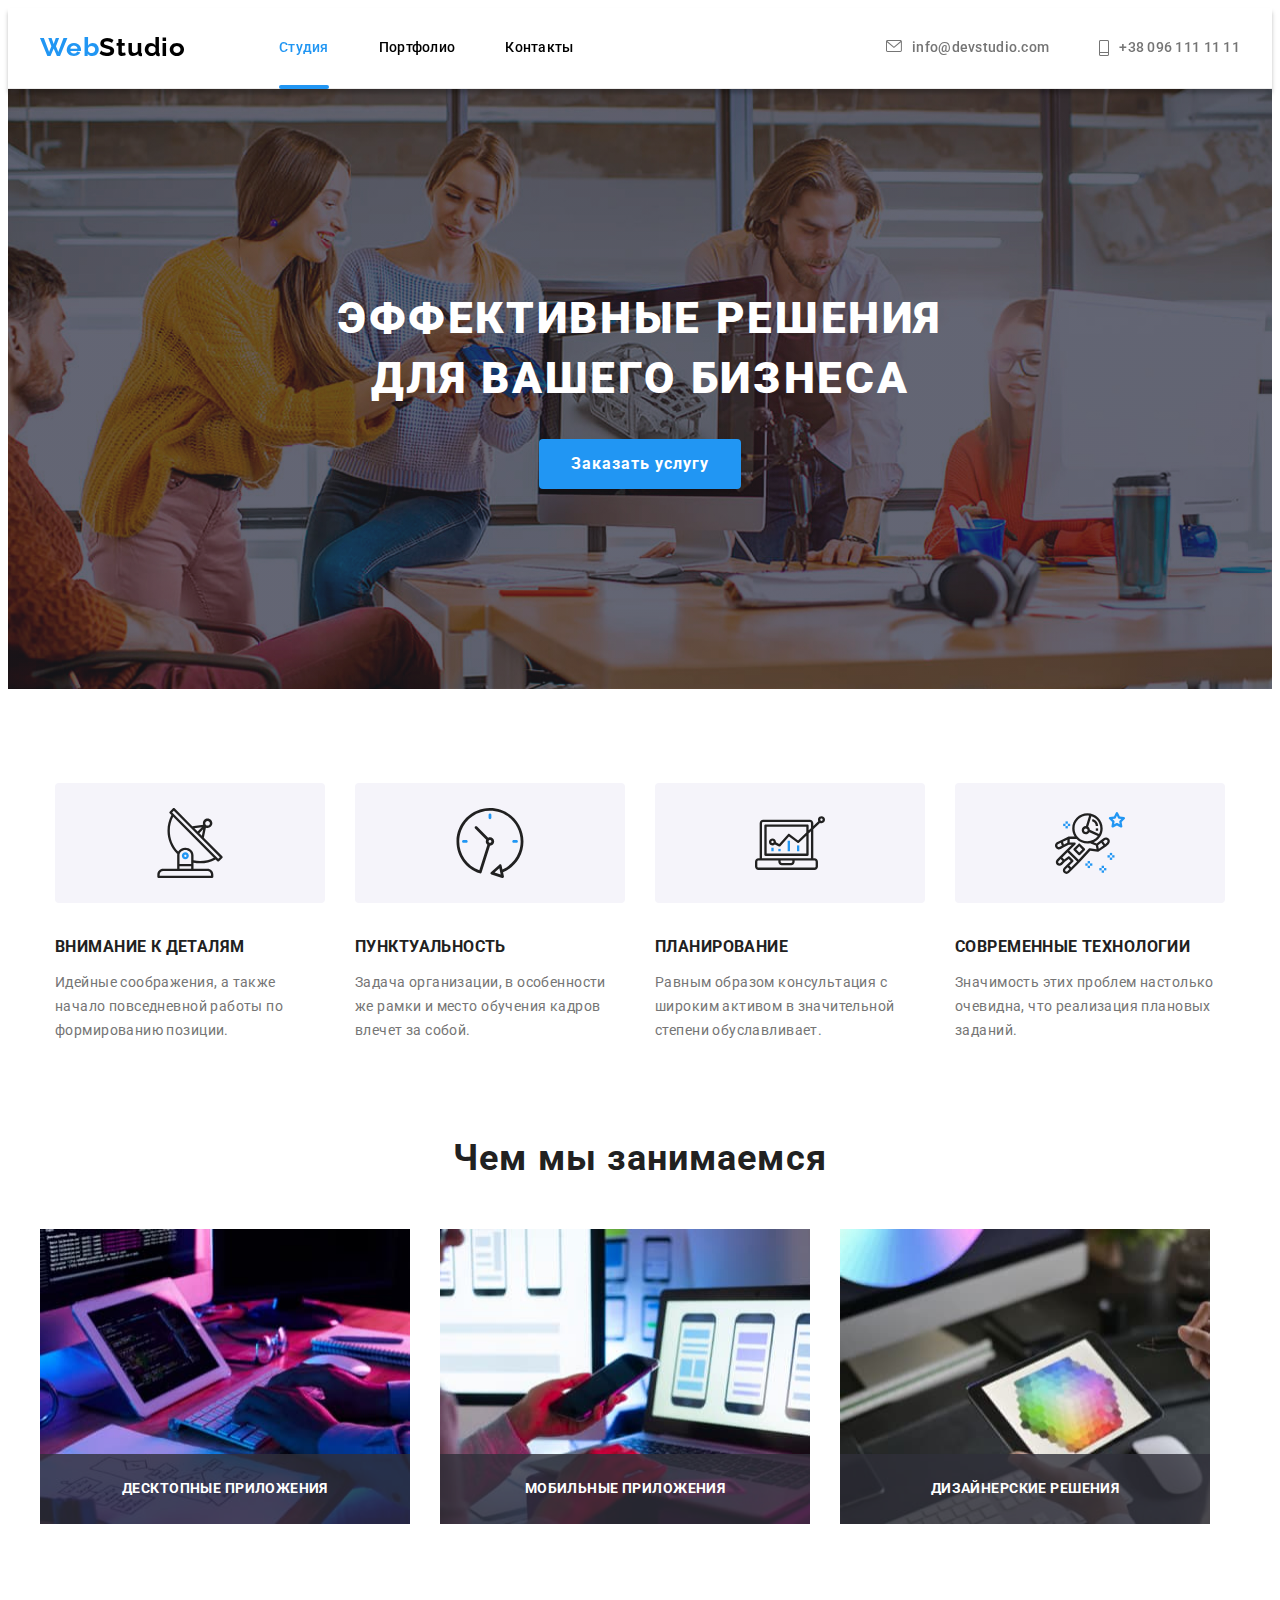
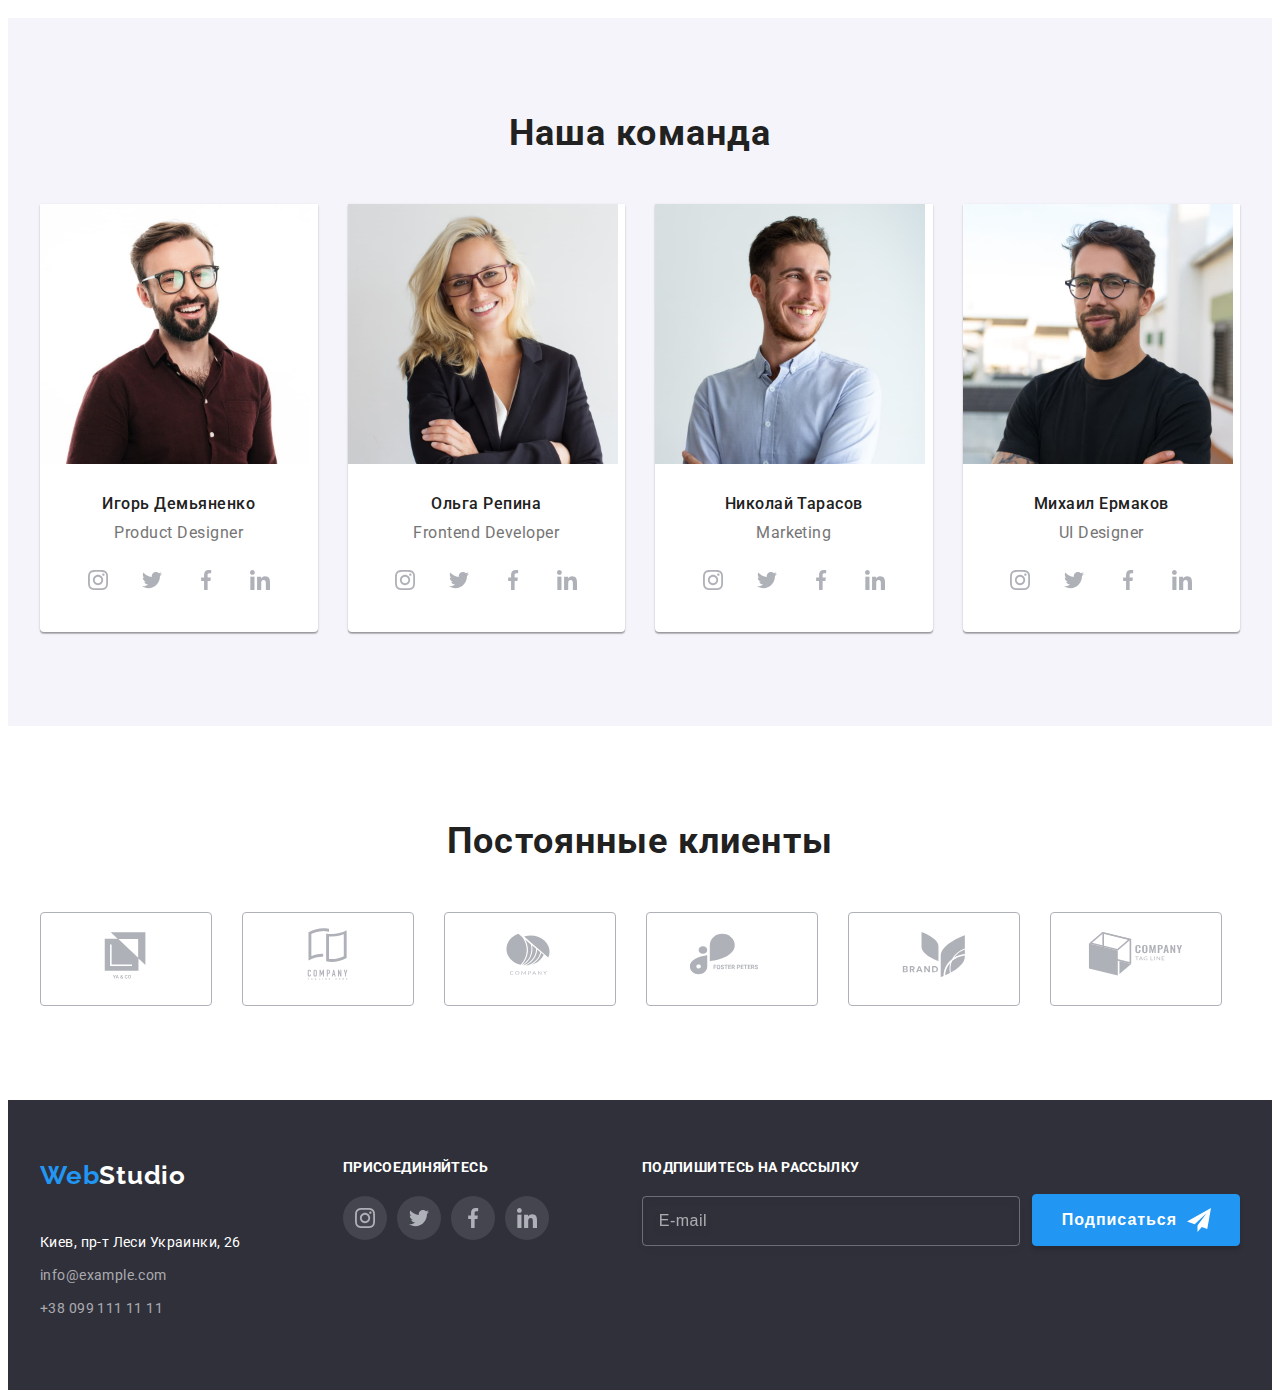
==== index.html @ bfeac46a "начало д/з#8" ====
<!DOCTYPE html>
<html lang="ru">
<head>
    <meta charset="UTF-8">
    <meta http-equiv="X-UA-Compatible" content="IE=edge">
    <meta name="viewport" content="width=device-width, initial-scale=1.0">
    <link rel="preconnect" href="https://fonts.gstatic.com">
    <link
        href="https://fonts.googleapis.com/css2?family=Raleway:wght@700&family=Roboto:wght@400;500;700;900&display=swap"
        rel="stylesheet">
    <link rel="stylesheet" href="https://cdnjs.cloudflare.com/ajax/libs/animate.css/4.1.1/animate.min.css" />
    <link rel="stylesheet" href="https://cdnjs.cloudflare.com/ajax/libs/modern-normalize/1.0.0/modern-normalize.min.css"
        integrity="sha512-ISS7cAi1PEhQ8jnbJpJZMd29NlhNj4AWYyLOSp2CE/CsHxTCu+r+t0D2yoJudVrd0/8fTVPUVDzY5Tvli75u/g=="
        crossorigin="anonymous" referrerpolicy="no-referrer" />
    <link rel="stylesheet" href="./css/main.min.css">
    <title>WEBStudio</title>
</head>
<body id="page_top">
    <!--header-->
    <header class="header header-shadow">
        <div class="contanier flex">
            <nav class="header__nav align-item flex">
                <a class="logo logo--header link animate__swing animate__animated" href="./index.html" lang="en"><span class="logo__web link">Web</span>Studio</a>
                <ul class="header__nav__list flex list">
                    <li class="header__nav__item">
                        <a class="header__list__item link current" href="./index.html">Студия</a>
                    </li>
                    <li class="header__nav__item">
                        <a class="header__list__item link" href="./portfolio.html">Портфолио</a>
                    </li>
                    <li class="header__nav__item">
                        <a class="header__list__item link" href="#page_bottom">Контакты</a>
                    </li>
                </ul>
            </nav>
            <ul class="header__contact align-item flex list">
                <li class="header__contact__list">
                    <a class="header__contact__item flex link" href="mailto:info@devstudio.com">
                        <svg width="16" height="12" class="header__icon__mail">
                            <use href="./images/sprite.svg#icon-mail">
                            </use>
                        </svg>
                        info@devstudio.com</a>
                </li>
                <li class="header__contact__list">
                    <a class="header__contact__item flex link" href="tel:+380961111111">
                        <svg width="10" height="16" class="header__icon__phone">
                            <use href="./images/sprite.svg#icon-tel">
                            </use>
                        </svg>
                        +38 096 111 11 11</a>
                </li>
            </ul>
        </div>
    </header>
    <main>
        <!--section hero-->
        <section class="hero">
            <div class="contanier">
                <h1 class="hero__title">Эффективные решения для вашего бизнеса</h1>
                <button class="hero__modal-btn" type="button" data-modal-open>Заказать услугу</button>
            </div>
        </section>
        <!--skills company-->
        <section class="skills-company flex">
            <div class="contanier">
                <h2 class="hiden-title">Особенности компании</h2>
                <ul class="skills flex list">
                    <li class="skills__item">
                        <div class="skills__background">
                            <svg width='70' height='70'>
                                <use href="./images/sprite.svg#icon-antenna">
                                </use>
                            </svg>
                        </div>
                        <h3 class="skills__item__title">Внимание к деталям</h3>
                        <p class="skills__item__text">Идейные соображения, а также начало повседневной работы по
                            формированию позиции.</p>
                    </li>
                    <li class="skills__item">
                        <div class="skills__background">
                            <svg width='70' height='70'>
                                <use href="./images/sprite.svg#icon-clock">
                                </use>
                            </svg>
                        </div>
                        <h3 class="skills__item__title">Пунктуальность</h3>
                        <p class="skills__item__text">Задача организации, в особенности же рамки и место обучения кадров
                            влечет за собой.</p>
                    </li>
                    <li class="skills__item">
                        <div class="skills__background">
                            <svg width='70' height='70'>
                                <use href="./images/sprite.svg#icon-diagram">
                                </use>
                            </svg>
                        </div>
                        <h3 class="skills__item__title">Планирование</h3>
                        <p class="skills__item__text">Равным образом консультация с широким активом в значительной степени
                            обуславливает.</p>
                    </li>
                    <li class="skills__item">
                        <div class="skills__background">
                            <svg width='70' height='70'>
                                <use href="./images/sprite.svg#icon-astronaut">
                                </use>
                            </svg>
                        </div>
                        <h3 class="skills__item__title">Современные технологии</h3>
                        <p class="skills__item__text">Значимость этих проблем настолько очевидна, что реализация плановых
                            заданий.</p>
                    </li>
                </ul>
            </div>
        </section>
        <!--pictures-company-->
        <section class="pictures-company">
            <div class="contanier">
                <h2 class="pictures-title">Чем мы занимаемся</h2>
                <ul class="pictures__list list">
                    <li class="pictures__item">
                        <img src="./images/about/about-img-1.jpg"
                                alt="сотрудник набирает текст" 
                                width="370" height="295"/>
                            <div class="pictures__text">
                                <p>Десктопные приложения</p>
                            </div>
                    </li>
                    <li class="pictures__item">
                        <img src="./images/about/about-img-2.jpg"
                                alt="сотрудник работает с смартфоном" 
                                width="370" height="295"/>
                            <div class="pictures__text">
                                <p>Мобильные приложения</p>
                            </div>
                    </li>
                    <li class="pictures__item">
                        <img src="./images/about/about-img-3.jpg"
                                alt="сотрудник работает с планшетом" 
                                width="370" height="295"/>
                            <div class="pictures__text">
                                <p>Дизайнерские решения</p>
                            </div>
                    </li>
                </ul>
            </div>
        </section>
        <!--team-company-->
        <section class="team-company">
            <div class="contanier">
                <h2 class="team-title">Наша команда</h2>
                <ul class="team__list flex list">
                    <li class="team__list__item">
                        <img src="./images/team/img.jpg" alt="Игорь Демьяненко" width="270"
                            height="260">
                        <div class="team__content">
                            <h3 class="team__name">Игорь Демьяненко</h3>
                            <p class="team__position" lang="en">Product Designer</p>
                            <ul class="team__social-list list flex">
                                <li class="team__social-list__item">
                                    <a class="team__social-list__item__link" href="https://www.instagram.com/">
                                        <svg class="icon-social" width="20" height="20">
                                            <use href=./images/sprite.svg#icon-instagram></use>
                                        </svg>
                                    </a>
                                </li>
                                <li class="team__social-list__item">
                                    <a class="team__social-list__item__link" href="https://twitter.com/">
                                        <svg class="icon-social" width="20" height="20">
                                            <use href=./images/sprite.svg#icon-twitter></use>
                                        </svg>
                                    </a>
                                </li>
                                <li class="team__social-list__item">
                                    <a class="team__social-list__item__link" href="https://www.facebook.com/">
                                        <svg class="icon-social" width="20" height="20">
                                            <use href=./images/sprite.svg#icon-facebook></use>
                                        </svg>
                                    </a>
                                </li>
                                <li class="team__social-list__item">
                                    <a class="team__social-list__item__link" href="https://www.linkedin.com/">
                                        <svg class="icon-social" width="20" height="20">
                                            <use href=./images/sprite.svg#icon-linkedin></use>
                                        </svg>
                                    </a>
                                </li>
                            </ul>
                        </div>
                    </li>
                    <li class="team__list__item">
                        <img src="./images/team/img-1.jpg" alt="Ольга Репина" width="270"
                            height="260">
                        <div class="team__content">
                            <h3 class="team__name">Ольга Репина</h3>
                            <p class="team__position" lang="en">Frontend Developer</p>
                            <ul class="team__social-list list flex">
                                <li class="team__social-list__item">
                                    <a class="team__social-list__item__link" href="https://www.instagram.com/">
                                        <svg class="icon-social" width="20" height="20">
                                            <use href=./images/sprite.svg#icon-instagram></use>
                                        </svg>
                                    </a>
                                </li>
                                <li class="team__social-list__item">
                                    <a class="team__social-list__item__link" href="https://twitter.com/">
                                        <svg class="icon-social" width="20" height="20">
                                            <use href=./images/sprite.svg#icon-twitter></use>
                                        </svg>
                                    </a>
                                </li>
                                <li class="team__social-list__item">
                                    <a class="team__social-list__item__link" href="https://www.facebook.com/">
                                        <svg class="icon-social" width="20" height="20">
                                            <use href=./images/sprite.svg#icon-facebook></use>
                                        </svg>
                                    </a>
                                </li>
                                <li class="team__social-list__item">
                                    <a class="team__social-list__item__link" href="https://www.linkedin.com/">
                                        <svg class="icon-social" width="20" height="20">
                                            <use href=./images/sprite.svg#icon-linkedin></use>
                                        </svg>
                                    </a>
                                </li>
                            </ul>
                        </div>
                    </li>
                    <li class="team__list__item">
                        <img src="./images/team/img-2.jpg" alt="Николай Тарасов" width="270"
                            height="260">
                        <div class="team__content">
                            <h3 class="team__name">Николай Тарасов</h3>
                            <p class="team__position" lang="en">Marketing</p>
                            <ul class="team__social-list list flex">
                                <li class="team__social-list__item">
                                    <a class="team__social-list__item__link" href="https://www.instagram.com/">
                                        <svg class="icon-social" width="20" height="20">
                                            <use href=./images/sprite.svg#icon-instagram></use>
                                        </svg>
                                    </a>
                                </li>
                                <li class="team__social-list__item">
                                    <a class="team__social-list__item__link" href="https://twitter.com/">
                                        <svg class="icon-social" width="20" height="20">
                                            <use href=./images/sprite.svg#icon-twitter></use>
                                        </svg>
                                    </a>
                                </li>
                                <li class="team__social-list__item">
                                    <a class="team__social-list__item__link" href="https://www.facebook.com/">
                                        <svg class="icon-social" width="20" height="20">
                                            <use href=./images/sprite.svg#icon-facebook></use>
                                        </svg>
                                    </a>
                                </li>
                                <li class="team__social-list__item">
                                    <a class="team__social-list__item__link" href="https://www.linkedin.com/">
                                        <svg class="icon-social" width="20" height="20">
                                            <use href=./images/sprite.svg#icon-linkedin></use>
                                        </svg>
                                    </a>
                                </li>
                            </ul>
                        </div>
                    </li>
                    <li class="team__list__item">
                        <img src="./images/team/img-3.jpg" alt="Михаил Ермаков" width="270"
                            height="260">
                        <div class="team__content">
                            <h3 class="team__name">Михаил Ермаков</h3>
                            <p class="team__position" lang="en">UI Designer</p>
                            <ul class="team__social-list list flex">
                                <li class="team__social-list__item">
                                    <a class="team__social-list__item__link" href="https://www.instagram.com/">
                                        <svg class="icon-social" width="20" height="20">
                                            <use href=./images/sprite.svg#icon-instagram></use>
                                        </svg>
                                    </a>
                                </li>
                                <li class="team__social-list__item">
                                    <a class="team__social-list__item__link" href="https://twitter.com/">
                                        <svg class="icon-social" width="20" height="20">
                                            <use href=./images/sprite.svg#icon-twitter></use>
                                        </svg>
                                    </a>
                                </li>
                                <li class="team__social-list__item">
                                    <a class="team__social-list__item__link" href="https://www.facebook.com/">
                                        <svg class="icon-social" width="20" height="20">
                                            <use href=./images/sprite.svg#icon-facebook></use>
                                        </svg>
                                    </a>
                                </li>
                                <li class="team__social-list__item">
                                    <a class="team__social-list__item__link" href="https://www.linkedin.com/">
                                        <svg class="icon-social" width="20" height="20">
                                            <use href=./images/sprite.svg#icon-linkedin></use>
                                        </svg>
                                    </a>
                                </li>
                            </ul>
                        </div>
                    </li>
                </ul>
            </div>
        </section>
        <!-- clients-company -->
        <section class="clients">
        <div class="contanier">
            <h2 class="clients-title">Постоянные клиенты</h2>
            <ul class="flex list">
                    <li class="clients__logo">
                        <a class="clients__logo__icon" href="#">
                            <svg width="106" height="60">
                                <use href="./images/sprite.svg#icon-Logo1"></use>
                            </svg>
                        </a>
                    </li>
                    <li class="clients__logo">
                        <a class="clients__logo__icon" href="#">
                            <svg width="106" height="60">
                                <use href="./images/sprite.svg#icon-Logo2"></use>
                            </svg>
                        </a>
                    </li>
                    <li class="clients__logo">
                        <a class="clients__logo__icon" href="#">
                            <svg width="106" height="60">
                                <use href="./images/sprite.svg#icon-Logo3"></use>
                            </svg>
                        </a>
                    </li>
                    <li class="clients__logo">
                        <a class="clients__logo__icon" href="#">
                            <svg width="106" height="60">
                                <use href="./images/sprite.svg#icon-Logo4"></use>
                            </svg>
                        </a>
                    </li>
                    <li class="clients__logo">
                        <a class="clients__logo__icon" href="#">
                            <svg width="106" height="60">
                                <use href="./images/sprite.svg#icon-Logo5"></use>
                            </svg>
                        </a>
                    </li>
                    <li class="clients__logo">
                        <a class="clients__logo__icon" href="#">
                            <svg width="106" height="60">
                                <use href="./images/sprite.svg#icon-Logo6"></use>
                            </svg>
                        </a>
                    </li>
                </ul>
            </div>
        </section>
    </main>
        <!--footer-->
        <footer class="footer">
            <div class="contanier flex">
                <!-- adress-footer-container -->
                <div>
                    <a class="logo logo--footer link" href="#page_top" lang="en"><span
                            class="logo__web">Web</span>Studio</a>
                    <address class="footer-adress">
                        <ul id="page_bottom" class="address list">
                            <li class="footer-adress__item">
                                <a class="footer-adress__map link" href="https://goo.gl/maps/nFPgF8o5voA4oPt57" target="_blank"
                                    rel="noopener noreferrer">
                                    Киев, пр-т Леси Украинки, 26</a>
                            </li>
                            <li class="footer-adress__item">
                                <a class="footer-adress__contact link" href="mailto:info@example.com">info@example.com</a>
                            </li>
                            <li class="footer-adress__item">
                                <a class="footer-adress__contact link" href="tel:+380991111111">+38 099 111 11 11</a>
                            </li>
                        </ul>
                    </address>
                    </div>
                <!-- footer-social-container -->
                <div class="footer-social">
                    <h3>присоединяйтесь</h3>
                    <ul class="footer-social__list flex">
                        <li class="footer-social__item list">
                            <a class="footer-social__item__link" href="https://www.instagram.com/">
                                <svg class="footer-sprite-social" width="20" height="20">
                                    <use href=./images/sprite.svg#icon-instagram></use>
                                </svg>
                            </a>
                        </li>
                        <li class="footer-social__item list">
                            <a class="footer-social__item__link" href="https://twitter.com/">
                                <svg class="footer-sprite-social" width="20" height="20">
                                    <use href=./images/sprite.svg#icon-twitter></use>
                                </svg>
                            </a>
                        </li>
                        <li class="footer-social__item list">
                            <a class="footer-social__item__link" href="https://www.facebook.com/">
                                <svg class="footer-sprite-social" width="20" height="20">
                                    <use href=./images/sprite.svg#icon-facebook></use>
                                </svg>
                            </a>
                        </li>
                        <li class="footer-social__item list">
                            <a class="footer-social__item__link" href="https://www.linkedin.com/">
                                <svg class="footer-sprite-social" width="20" height="20">
                                    <use href=./images/sprite.svg#icon-linkedin></use>
                                </svg>
                            </a>
                        </li>
                    </ul>
                </div>
                <!-- footer-subscribe -->
                <div class="footer-subscribe">
                    <form action="#" class="footer-subscribe-form">
                        <div>
                            <label for="footer-email" class="footer-subscribe-text">Подпишитесь на рассылку</label>
                            <input id="footer-email" class="footer-subscribe-email" type="email" name="subscribe-email"
                                placeholder="E-mail" required>
                        </div>
                        <button type="submit" class="subscribe-button">Подписаться<svg class="subscribe-icon">
                                <use href="./images/sprite.svg#icon-send"></use>
                            </svg>
                        </button>
                    </form>
                </div>
            </div>
        </footer>     
        <!--modal-window-->
        <div class="backdrop is-hidden" data-modal>
            <div class="modal">
                <button class="modal-button" data-modal-close type="button">
                <svg class="modal-icon-close">
                <use href="./images/sprite.svg#icon-close"></use>
                </svg>
                </button>
                <form action="#" class="modal-form">
                    <p class="modal-form-head">Оставьте свои данные, мы вам перезвоним</p>
                    <label for="name" class="modal-form-field">Имя</label>
                        <div class="modal-form-input-wrapper">
                            <input id="name" class="modal-input-form" type="text" name="user-name" required>
                            <svg class="modal-icon-form person">
                                <use href="./images/sprite.svg#icon-person-modal"></use>
                            </svg>
                        </div>
                    <label for="tell" class="modal-form-field">Телефон</label>
                        <div class="modal-form-input-wrapper">
                            <input id="tell" class="modal-input-form" type="tel" name="user-phone" required>
                            <svg class="modal-icon-form phone">
                                <use href="./images/sprite.svg#icon-phone-modal"></use>
                            </svg>
                        </div>
                    <label for="email" class="modal-form-field">Почта</label>
                        <div class="modal-form-input-wrapper">
                            <input id="email" class="modal-input-form" type="email" name="user-email" required>
                            <svg class="modal-icon-form email">
                                <use href="./images/sprite.svg#icon-email-modal"></use>
                            </svg>
                        </div>
                    <label for="area" class="label-text">Комментарий</label>
                    <textarea id="area" class="modal-input-textarea" name="user-comment" placeholder="Введите текст"></textarea>
                        <div class="private-policy">
                            <input id="checkbox" class="custom-checkbox" type="checkbox" name="private" required>
                    <label for="checkbox">
                                <span class="modal-text">Соглашаюсь с рассылкой и принимаю <a class="modal-text-link" href="#">Условия
                                        договора</a></span>
                            </label>
                        </div>
                        <button class="modal-send-button" type="submit">Отправить</button>
                </form>
            </div>
        </div>
        <!-- Скрипт modal.js -->
        <script src="js/modal.js"></script>
</body>
</html>
---- css/main.min.css ----
:root{--main-color-black: #212121;--logo-color: #000000;--text-color: #757575;--accent-color: #2196f3;--footer-background-color: #2f303a;--body-background-color: #ffffff;--background-color: #f5f4fa;--white-contacts-color: rgba(255, 255, 255, 0.6);--border-color: rgba(238, 238, 238, 1);--animation: 250ms cubic-bezier(0.4, 0, 0.2, 1);--button-background-color: #188ce8;--main-font: 'Roboto', sans-serif;--second-font: 'Raleway', sans-serif}.custom-checkbox{position:absolute !important;clip:rect(1px 1px 1px 1px);clip:rect(1px, 1px, 1px, 1px);padding:0 !important;border:0 !important;height:1px !important;width:1px !important;overflow:hidden}.hiden-title{position:absolute;width:1px;height:1px;margin:-1px;border:0;padding:0;white-space:nowrap;clip-path:inset(100%);clip:rect(0 0 0 0);overflow:hidden}.modal-button,.header__nav,.header__nav__list,.skills__background,.pictures__text,.footer-social__item__link,.subscribe-button,.team__social-list__item__link{display:flex;align-items:center}html{scroll-behavior:smooth}h1,h2,h3,h4,h5,h6,p,ul,li{margin:0;padding:0}img{display:block}.list{list-style:none}.link{text-decoration:none}.flex{display:flex}body{font-size:14px;font-weight:400;line-height:1.71;font-family:var(--main-font);letter-spacing:0.03em;color:var(--text-color)}.section{padding-top:94px;padding-bottom:94px}.portfolio{padding-top:94px;padding-bottom:94px}.skills-company{padding-top:94px;padding-bottom:0}.pictures-company{padding-top:94px;padding-bottom:94px;text-align:center}.team-company{text-align:center;padding-top:94px;padding-bottom:94px;background-color:var(--background-color)}.clients{padding-top:94px;padding-bottom:94px}.footer{padding-top:60px;padding-bottom:60px;background-color:var(--footer-background-color);align-items:baseline}.contanier{max-width:1200px;padding:0 15px 0 15px;margin:0 auto}.hero__modal-btn{font-family:inherit;font-size:16px;font-weight:700;line-height:1.88;letter-spacing:0.06em;color:var(--body-background-color);background:var(--accent-color);cursor:pointer;display:inline-block;padding:10px 32px;border:transparent;border-radius:4px;box-shadow:0px 4px 4px rgba(0,0,0,0.15);transition-property:background-color, box-shadow;transition-duration:250ms;transition-timing-function:cubic-bezier(0.4, 0, 0.2, 1)}.hero__modal-btn:hover,.hero__modal-btn:focus{color:var(--logo-color)}.backdrop{position:fixed;top:0;left:0;width:100vw;height:100vh;z-index:100;background-color:rgba(0,0,0,0.2);transition-property:opacity, visibility;transition-duration:250ms;transition-timing-function:cubic-bezier(0.4, 0, 0.2, 1)}.is-hidden{opacity:0;visibility:hidden;pointer-events:none}.modal{position:absolute;transform:translate(-50%, -50%);top:50%;left:50%;width:528px;height:580px;background-color:var(--body-background-color);box-shadow:0px 1px 3px rgba(0,0,0,0.12),0px 1px 1px rgba(0,0,0,0.14),0px 2px 1px rgba(0,0,0,0.2);border-radius:4px}.modal-button{justify-content:center;padding:0;width:30px;height:30px;position:absolute;top:8px;right:8px;cursor:pointer;background:var(--body-background-color);border:1px solid rgba(0,0,0,0.1);border-radius:50%}.modal-button:hover,.modal-button:focus{color:var(--accent-color)}.modal-icon-close{width:18px;height:18px;fill:currentColor}.modal-form{padding:40px;display:flex;flex-direction:column;font-size:14px;line-height:1.15;letter-spacing:0.01em;color:var(--main-color-black)}.modal-form-head{font-size:20px;font-weight:700;line-height:1.15;letter-spacing:0.03em;text-align:center;color:var(--main-color-black);margin-bottom:12px}.modal-form-field{font-size:12px;line-height:1.15;letter-spacing:0.01em;color:var(--text-color);margin-bottom:4px}.modal-form-input-wrapper{position:relative;margin-bottom:10px}.modal-input-form{padding-top:12px;padding-right:12px;padding-left:42px;padding-bottom:12px;width:100%;border:1px solid rgba(33,33,33,0.2);box-sizing:border-box;border-radius:4px;outline:none;color:var(--main-color-black);transition-property:border-color;transition-duration:250ms;transition-timing-function:cubic-bezier(0.4, 0, 0.2, 1)}.modal-input-form:last-child{margin-bottom:20px}.modal-input-form::placeholder{font-size:14px;line-height:1.15;letter-spacing:0.01em;color:rgba(117,117,117,0.5)}.modal-input-form:focus{border-color:var(--accent-color)}.modal-icon-form{position:absolute;width:18px;height:18px;top:50%;left:15px;transform:translatey(-50%);fill:currentColor;transition-property:fill;transition-duration:250ms;transition-timing-function:cubic-bezier(0.4, 0, 0.2, 1)}.modal-input-form:focus+.modal-icon-form{fill:var(--accent-color)}.modal-input-textarea{padding:12px 16px;margin-bottom:20px;width:100%;height:96px;font-size:12px;line-height:1.15;letter-spacing:0.01em;border:1px solid rgba(33,33,33,0.2);box-sizing:border-box;border-radius:4px;outline:none;color:var(--main-color-black);resize:none;transition-property:border-color;transition-duration:250ms;transition-timing-function:cubic-bezier(0.4, 0, 0.2, 1)}.modal-input-textarea::placeholder{font-size:12px;line-height:1.15;letter-spacing:0.01em;color:rgba(117,117,117,0.5)}.modal-input-textarea:focus{border-color:var(--accent-color)}.private-policy{display:flex;flex-direction:row;margin-left:12px;margin-bottom:30px}.custom-checkbox+label::before{content:'';display:inline-block;margin-right:8px;width:16px;height:15px;flex-shrink:0;flex-grow:0;border:2px solid var(--main-color-black);border-radius:2px;background-repeat:no-repeat;background-position:center center;background-size:50% 50%;cursor:pointer;transition-property:border-color, background-image, background-color;transition-duration:250ms;transition-timing-function:cubic-bezier(0.4, 0, 0.2, 1)}.custom-checkbox+label::before+label{display:inline-flex;align-items:center;user-select:none}.custom-checkbox+label::before:focus:not(:checked)+label::before{border-color:var(--accent-color)}.custom-checkbox:checked+label::before{border-color:#0b76ef;background-color:#0b76ef;background-image:url("../images/vector.svg");background-size:contain}.custom-checkbox:disabled+label::before{background-color:#e9ecef}.modal-text{color:var(--text-color)}.modal-text-link{text-decoration-line:underline;color:var(--text-color-accent)}.modal-send-button{padding:10px 56px;align-self:center;font-family:inherit;font-size:16px;font-weight:700;line-height:1.88;letter-spacing:0.06em;cursor:pointer;color:var(--body-background-color);background-color:var(--accent-color);box-shadow:0px 4px 4px rgba(0,0,0,0.15);border-color:transparent;border-radius:4px;transition-property:background-color;transition-duration:250ms;transition-timing-function:cubic-bezier(0.4, 0, 0.2, 1)}.modal-send-button:hover,.modal-send-button:focus{background-color:var(--button-background-color)}.logo{font-family:var(--second-font);font-size:26px;font-weight:700;line-height:1.19;letter-spacing:0.03em;display:inline-block;animation-duration:2000ms;animation-iteration-count:2}.logo__web{font-family:var(--second-font);font-size:26px;font-weight:700;line-height:1.19;letter-spacing:0.03em;color:var(--accent-color)}.logo--header{color:var(--logo-color);margin-right:93px;padding-top:24px;padding-bottom:25px}.logo--footer{color:var(--body-background-color);margin-bottom:20px}.filter-list{justify-content:center;flex-wrap:wrap;margin-top:-8px;margin-left:-8px;margin-bottom:50px}.filter-list__item{margin-top:8px;margin-left:8px;color:var(--logo-color)}.filter-list__item__link{font-family:inherit;font-size:16px;font-weight:500;line-height:1.63;text-align:center;letter-spacing:0.03em;color:var(--main-color-black);background-color:var(--background-color);display:inline-block;border:transparent;border-radius:4px;padding-top:4px;padding-bottom:4px;padding-left:22px;padding-right:22px;cursor:pointer;transition-property:color, background-color, box-shadow;transition-duration:250ms;transition-timing-function:cubic-bezier(0.4, 0, 0.2, 1)}.filter-list__item__link:hover,.filter-list__item__link:focus{background:var(--accent-color);color:var(--background-color);box-shadow:0px 3px 1px rgba(0,0,0,0.1),0px 1px 2px rgba(0,0,0,0.08),0px 2px 2px rgba(0,0,0,0.12)}.header{position:sticky;top:0;z-index:1;width:100%;border-bottom:1px solid #ececec;background-color:var(--body-background-color)}.header__nav{cursor:pointer}.header-shadow{box-shadow:0px 4px 4px rgba(0,0,0,0.25)}.header__nav__item:not(:last-child){margin-right:50px}.header__list__item{padding-top:32px;padding-bottom:32px;display:block;font-family:inherit;font-size:14px;font-weight:500;line-height:1.14;letter-spacing:0.02em;color:var(--logo-color);transition-property:color;transition-duration:250ms;transition-timing-function:cubic-bezier(0.4, 0, 0.2, 1)}.header__list__item:hover,.header__list__item:focus,.header__list__item.current{color:var(--accent-color)}.header__contact{margin-left:auto}.header__contact__list+.header__contact__list{margin-left:50px}.header__contact__item{padding-top:32px;padding-bottom:32px;font-family:inherit;font-size:14px;font-weight:500;line-height:1.14;letter-spacing:0.02em;color:var(--text-color);transition-property:color;transition-duration:250ms;transition-timing-function:cubic-bezier(0.4, 0, 0.2, 1)}.header__contact__item:hover,.header__contact__item:focus{color:var(--accent-color)}.header__icon__mail{display:inline-block;margin-right:10px;fill:currentColor}.header__icon__phone{display:inline-block;margin-right:10px;fill:currentColor}.align-item{align-items:center}.current{position:relative;color:var(--accent-color)}.current::after{content:'';position:absolute;width:100%;height:4px;bottom:-1px;left:0px;border-radius:2px;background-color:var(--accent-color)}.hero{max-width:1600px;background-image:linear-gradient(0deg, rgba(47,48,58,0.4), rgba(47,48,58,0.4)),url(../images/banner/bg.jpg);background-position:center;background-repeat:no-repeat;background-color:#c4c4c4;padding-top:200px;padding-bottom:200px;margin:0 auto;text-align:center}.hero__title{font-size:44px;font-weight:900;line-height:1.36;text-align:center;letter-spacing:0.06em;text-transform:uppercase;color:var(--body-background-color);width:696px;margin-left:auto;margin-right:auto;margin-bottom:30px}.projects{flex-wrap:wrap;align-items:flex-start;margin-top:-30px;margin-left:-30px}.projects__list{display:block;width:calc((100% - 90px) / 3);margin-top:30px;margin-left:30px;transition-property:box-shadow;transition-duration:250ms;transition-timing-function:cubic-bezier(0.4, 0, 0.2, 1)}.projects__list:hover,.projects__list:focus{box-shadow:0px 1px 1px rgba(0,0,0,0.12),0px 4px 4px rgba(0,0,0,0.06),1px 4px 6px rgba(0,0,0,0.16)}.projects__list__item__card{position:relative;overflow:hidden}.projects__list__item__animation{position:absolute;top:0;left:0;overflow:auto;transition-property:transform;transform:translateY(100%);transition:var(--animation);padding:63px 24px;width:100%;height:100%;background-color:rgba(33,150,243,0.9);font-size:18px;line-height:1.56;letter-spacing:0.03em;color:var(--body-background-color)}.projects__list__item:hover .projects__list__item__animation,.projects__list__item:focus .projects__list__item__animation{transform:translateY(0%)}.projects__list__item__card-title{padding-top:20px;padding-bottom:20px;padding-left:24px;padding-right:24px;border-right:1px solid #eeeeee;border-bottom:1px solid #eeeeee;border-left:1px solid #eeeeee}.projects__list__item__heading{font-family:inherit;font-size:18px;font-weight:700;line-height:2;letter-spacing:0.06em;color:var(--main-color-black);margin-bottom:4px}.projects__list__item__description{font-family:inherit;font-size:16px;line-height:1.87;letter-spacing:0.03em;color:var(--text-color)}.skills__item{width:270px}.skills__item:not(:last-child){margin-right:30px}.skills__item__title{font-family:inherit;font-weight:700;text-transform:uppercase;color:var(--main-color-black)}.skills__item__text{margin-top:10px;font-family:inherit;line-height:1.71;margin-top:10px;color:var(--text-color)}.skills__background{height:120px;justify-content:center;border-radius:4px;background-color:var(--background-color);margin-bottom:30px}.pictures-title{font-size:36px;font-weight:700;line-height:1.17;text-align:center;letter-spacing:0.03em;color:var(--main-color-black);margin-bottom:50px}.pictures__list{flex-basis:calc((100% - 90px) / 3);display:flex;flex-wrap:wrap;margin-left:-30px;margin-top:-30px}.pictures__item{margin-left:30px;margin-top:30px;position:relative}.pictures__text{color:var(--text-color);margin-top:10px;line-height:1.71;position:absolute;left:0;bottom:0;justify-content:center;height:70px;width:100%;background-color:rgba(47,48,58,0.8)}.pictures__text>p{font-weight:700;text-align:center;letter-spacing:0.03em;text-transform:uppercase;color:var(--body-background-color)}.clients-title{font-size:36px;font-weight:700;line-height:1.17;letter-spacing:0.03em;text-align:center;color:var(--main-color-black);margin-bottom:50px}.clients__logo{display:block}.clients__logo:not(:last-child){margin-right:30px}.clients__logo{display:flex;justify-content:center;align-items:center;width:170px;height:92px;border:1px solid #afb1b8;border-radius:4px;fill:#afb1b8;transition-property:fill, border-color;transition-duration:250ms;transition-timing-function:cubic-bezier(0.4, 0, 0.2, 1)}.clients__logo:focus,.clients__logo:hover{border-color:var(--accent-color);fill:var(--accent-color)}.footer-adress{max-width:240px;margin-top:20px}.footer-adress:hover,.footer-adress:focus{color:var(--accent-color)}.footer-adress__map{font-family:inherit;font-style:normal;font-size:14px;line-height:1.71;letter-spacing:0.03em;color:var(--body-background-color);transition-property:color;transition-duration:250ms;transition-timing-function:cubic-bezier(0.4, 0, 0.2, 1)}.footer-adress__map__map:hover,.footer-adress__map__map:focus{color:var(--accent-color)}.footer-adress__item{display:inline-block;margin-bottom:9px}.footer-adress__item__item:last-child{margin-bottom:0}.footer-adress__contact{font-family:inherit;font-style:normal;font-weight:normal;font-size:14px;line-height:1.71;letter-spacing:0.03em;color:var(--white-contacts-color);transition-property:color;transition-duration:250ms;transition-timing-function:cubic-bezier(0.4, 0, 0.2, 1)}.footer-adress__contact:hover,.footer-adress__contact:focus{color:var(--accent-color)}.footer-social{margin-left:73px;fill:var(--body-background-color)}.footer-social__list li:not(:last-child){margin-right:10px}.footer-social__list li{border-radius:50%}.footer-social__list{justify-content:center;align-items:center}.footer-social .footer-social__item{background-color:rgba(255,255,255,0.1)}.footer-social h3{font-size:14px;font-weight:700;line-height:1.14;letter-spacing:0.03em;text-transform:uppercase;color:var(--body-background-color);margin-bottom:20px}.footer-social__item__link{justify-content:center;border-radius:50%;width:44px;height:44px;fill:#afb1b8;background-color:transparent;transition-property:fill, background-color;transition-duration:250ms;transition-timing-function:cubic-bezier(0.4, 0, 0.2, 1)}.footer-social__item__link:hover,.footer-social__item__link:focus{background-color:var(--accent-color);fill:var(--body-background-color)}.footer-subscribe-form{display:flex;margin-left:93px}.footer-subscribe-text{font-size:14px;font-weight:700;line-height:1.14;letter-spacing:0.03em;text-transform:uppercase;color:var(--body-background-color);display:block}.footer-subscribe-email{width:358px;margin-top:20px;padding-left:16px;padding-top:15px;padding-bottom:15px;background-color:transparent;border:1px solid rgba(255,255,255,0.3);filter:drop-shadow(0px 4px 4px rgba(0,0,0,0.15));border-radius:4px;font-size:16px;line-height:1.15;letter-spacing:0.03em;color:var(--body-background-color)}.footer-subscribe-email::placeholder{font-size:16px;line-height:1.15;letter-spacing:0.03em;color:var(--white-contacts-color)}.subscribe-button{justify-content:center;align-self:flex-end;padding-top:10px;padding-bottom:10px;padding-left:29px;padding-right:28px;margin-left:12px;background-color:var(--accent-color);box-shadow:0px 4px 4px rgba(0,0,0,0.15);border:1px solid var(--accent-color);border-radius:4px;font-size:16px;font-weight:700;line-height:1.88;letter-spacing:0.06em;color:var(--body-background-color);cursor:pointer;transition-property:background-color;transition-duration:250ms;transition-timing-function:cubic-bezier(0.4, 0, 0.2, 1)}.subscribe-button:hover,.subscribe-button:focus{background-color:var(--button-background-color)}.subscribe-icon{margin-left:10px;width:24px;height:24px}.team__list{flex-wrap:wrap;align-items:flex-start;margin-left:-30px;margin-top:-30px}.team__list__item{width:calc((100% - 120px) / 4);margin-left:30px;margin-top:30px;background:var(--body-background-color);box-shadow:0px 1px 3px rgba(0,0,0,0.12),0px 1px 1px rgba(0,0,0,0.14),0px 2px 1px rgba(0,0,0,0.2);border-radius:0px 0px 4px 4px}.team-title{font-family:inherit;font-size:36px;font-weight:700;line-height:1.17;letter-spacing:0.03em;color:var(--main-color-black);margin-bottom:50px}.team__name{font-family:inherit;font-size:16px;font-weight:500;line-height:1.19;letter-spacing:0.03em;color:var(--main-color-black);margin-bottom:10px}.team__content{padding:30px}.team__position{font-family:inherit;font-size:16px;font-weight:400;line-height:1.19;letter-spacing:0.03em;color:var(--text-color);display:block;margin-bottom:16px}.team__social-list{justify-content:center;align-items:center}.team__social-list li{border-radius:50%}.team__social-list li:not(:last-child){margin-right:10px}.team__social-list__item__link{justify-content:center;border-radius:50%;width:44px;height:44px;fill:#afb1b8;background-color:transparent;transition-property:fill, background-color;transition-duration:250ms;transition-timing-function:cubic-bezier(0.4, 0, 0.2, 1)}.team__social-list__item__link:hover,.team__social-list__item__link:focus{background-color:var(--accent-color);fill:var(--body-background-color)}
/*# sourceMappingURL=main.min.css.map */
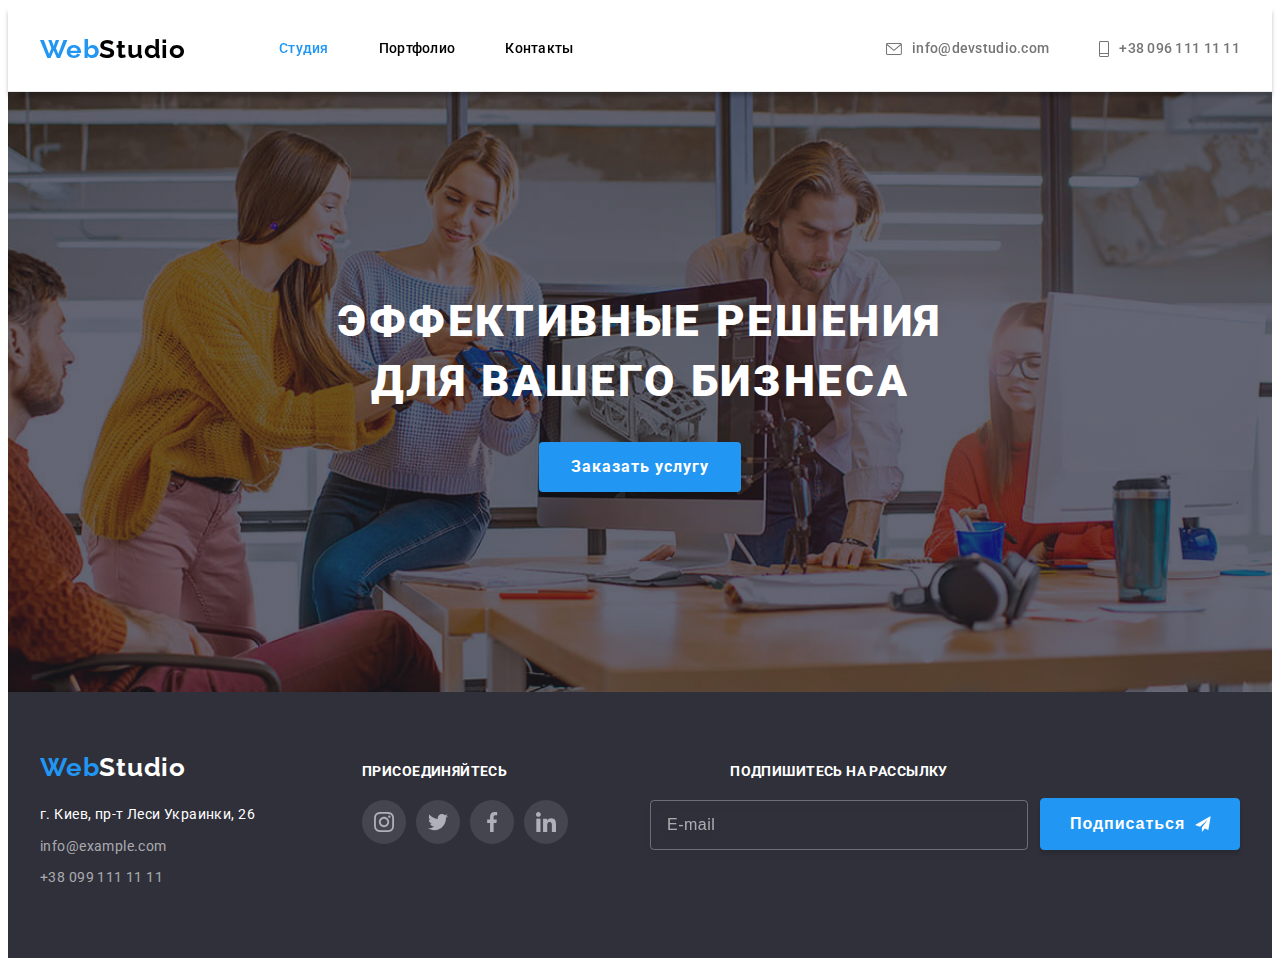
==== commit a38df460: "хедер.хиро.клиенты.футер закончил!" ====
--- a/index.html
+++ b/index.html
@@ -1,5 +1,6 @@
 <!DOCTYPE html>
 <html lang="ru">
+
 <head>
     <meta charset="UTF-8">
     <meta http-equiv="X-UA-Compatible" content="IE=edge">
@@ -15,13 +16,15 @@
     <link rel="stylesheet" href="./css/main.min.css">
     <title>WEBStudio</title>
 </head>
+
 <body id="page_top">
     <!--header-->
     <header class="header header-shadow">
-        <div class="contanier flex">
-            <nav class="header__nav align-item flex">
-                <a class="logo logo--header link animate__swing animate__animated" href="./index.html" lang="en"><span class="logo__web link">Web</span>Studio</a>
-                <ul class="header__nav__list flex list">
+        <div class="container align-flex-center">
+            <nav class="header__nav align-flex-center">
+                <a class="logo logo--header link animate__swing animate__animated" href="./index.html" lang="en"><span
+                        class="logo__web link">Web</span>Studio</a>
+                <ul class="header__nav__list list">
                     <li class="header__nav__item">
                         <a class="header__list__item link current" href="./index.html">Студия</a>
                     </li>
@@ -33,9 +36,15 @@
                     </li>
                 </ul>
             </nav>
-            <ul class="header__contact align-item flex list">
+            <button type="button" class="modal-menu__button" data-menu-button>
+                <svg class="modal-menu__button__modal-icon-open">
+                    <use href="./images/sprite.svg#icon-menu-open">
+                    </use>
+                </svg>
+            </button>
+            <ul class="header__contact list">
                 <li class="header__contact__list">
-                    <a class="header__contact__item flex link" href="mailto:info@devstudio.com">
+                    <a class="header__contact__item link" href="mailto:info@devstudio.com">
                         <svg width="16" height="12" class="header__icon__mail">
                             <use href="./images/sprite.svg#icon-mail">
                             </use>
@@ -43,7 +52,7 @@
                         info@devstudio.com</a>
                 </li>
                 <li class="header__contact__list">
-                    <a class="header__contact__item flex link" href="tel:+380961111111">
+                    <a class="header__contact__item link" href="tel:+380961111111">
                         <svg width="10" height="16" class="header__icon__phone">
                             <use href="./images/sprite.svg#icon-tel">
                             </use>
@@ -51,21 +60,67 @@
                         +38 096 111 11 11</a>
                 </li>
             </ul>
+            <div class="modal-menu" data-menu>
+                <div class="modal-menu__container">
+                    <button type="button" class="modal-menu__close-button" data-menu-close>
+                        <svg class="modal-menu__close-button__modal-icon-close">
+                            <use href="./images/sprite.svg#icon-menu-close">
+                            </use>
+                        </svg>
+                    </button>
+                    <ul class="modal-menu__navigation list">
+                        <li class="navigation__list">
+                            <a class="navigation__item link current" href="./index.html">Студия</a>
+                        </li>
+                        <li class="navigation__list">
+                            <a class="navigation__item link" href="./portfolio.html">Портфолио</a>
+                        </li>
+                        <li class="navigation__list">
+                            <a class="navigation__item link" href="#page_bottom">Контакты</a>
+                        </li>
+                    </ul>
+                    <div>
+                        <ul class="modal-menu__contacts list">
+                            <li class="contacts__list">
+                                <a class="contacts__item-tel link" href="tel:+380961111111">+38096 111 11 11</a>
+                            </li>
+                            <li class="contacts__list">
+                                <a class="contacts__item-mail link"
+                                    href="mailto:info@devstudio.com">info@devstudio.com</a>
+                            </li>
+                        </ul>
+                        <ul class="modal-menu__social list">
+                            <li class="modal-menu__social__list">
+                                <a class="modal-menu__social__item link" href="https://www.instagram.com/">Instagram</a>
+                            </li>
+                            <li class="modal-menu__social__list">
+                                <a class="modal-menu__social__item link" href="https://twitter.com/">Twitter</a>
+                            </li>
+                            <li class="modal-menu__social__list">
+                                <a class="modal-menu__social__item link" href="https://www.facebook.com/">Facebook</a>
+                            </li>
+                            <li class="modal-menu__social__list">
+                                <a class="modal-menu__social__item link" href="https://www.linkedin.com/">Linkedin</a>
+                            </li>
+                        </ul>
+                    </div>
+                </div>
+            </div>
         </div>
     </header>
     <main>
         <!--section hero-->
         <section class="hero">
-            <div class="contanier">
+            <div class="container">
                 <h1 class="hero__title">Эффективные решения для вашего бизнеса</h1>
                 <button class="hero__modal-btn" type="button" data-modal-open>Заказать услугу</button>
             </div>
         </section>
         <!--skills company-->
-        <section class="skills-company flex">
-            <div class="contanier">
+        <!-- <section class="skills-company">
+            <div class="container">
                 <h2 class="hiden-title">Особенности компании</h2>
-                <ul class="skills flex list">
+                <ul class="skills list">
                     <li class="skills__item">
                         <div class="skills__background">
                             <svg width='70' height='70'>
@@ -96,7 +151,8 @@
                             </svg>
                         </div>
                         <h3 class="skills__item__title">Планирование</h3>
-                        <p class="skills__item__text">Равным образом консультация с широким активом в значительной степени
+                        <p class="skills__item__text">Равным образом консультация с широким активом в значительной
+                            степени
                             обуславливает.</p>
                     </li>
                     <li class="skills__item">
@@ -107,19 +163,20 @@
                             </svg>
                         </div>
                         <h3 class="skills__item__title">Современные технологии</h3>
-                        <p class="skills__item__text">Значимость этих проблем настолько очевидна, что реализация плановых
+                        <p class="skills__item__text">Значимость этих проблем настолько очевидна, что реализация
+                            плановых
                             заданий.</p>
                     </li>
                 </ul>
             </div>
-        </section>
+        </section> -->
         <!--pictures-company-->
-        <section class="pictures-company">
-            <div class="contanier">
+        <!-- <section class="pictures-company">
+            <div class="container">
                 <h2 class="pictures-title">Чем мы занимаемся</h2>
                 <ul class="pictures__list list">
                     <li class="pictures__item">
-                        <img src="./images/about/about-img-1.jpg"
+                        <img src="./images/about/about-desktop-1-1x.jpg"
                                 alt="сотрудник набирает текст" 
                                 width="370" height="295"/>
                             <div class="pictures__text">
@@ -127,7 +184,7 @@
                             </div>
                     </li>
                     <li class="pictures__item">
-                        <img src="./images/about/about-img-2.jpg"
+                        <img src="./images/about/about-desktop-2-1x.jpg"
                                 alt="сотрудник работает с смартфоном" 
                                 width="370" height="295"/>
                             <div class="pictures__text">
@@ -135,7 +192,7 @@
                             </div>
                     </li>
                     <li class="pictures__item">
-                        <img src="./images/about/about-img-3.jpg"
+                        <img src="./images/about/about-desktop-3-1x.jpg"
                                 alt="сотрудник работает с планшетом" 
                                 width="370" height="295"/>
                             <div class="pictures__text">
@@ -144,14 +201,14 @@
                     </li>
                 </ul>
             </div>
-        </section>
+        </section> -->
         <!--team-company-->
-        <section class="team-company">
-            <div class="contanier">
+        <!-- <section class="team-company">
+            <div class="container">
                 <h2 class="team-title">Наша команда</h2>
                 <ul class="team__list flex list">
                     <li class="team__list__item">
-                        <img src="./images/team/img.jpg" alt="Игорь Демьяненко" width="270"
+                        <img src="./images/team/team-desktop-1-1x.jpg" alt="Игорь Демьяненко" width="270"
                             height="260">
                         <div class="team__content">
                             <h3 class="team__name">Игорь Демьяненко</h3>
@@ -189,7 +246,7 @@
                         </div>
                     </li>
                     <li class="team__list__item">
-                        <img src="./images/team/img-1.jpg" alt="Ольга Репина" width="270"
+                        <img src="./images/team/team-desktop-2-1x.jpg" alt="Ольга Репина" width="270"
                             height="260">
                         <div class="team__content">
                             <h3 class="team__name">Ольга Репина</h3>
@@ -227,7 +284,7 @@
                         </div>
                     </li>
                     <li class="team__list__item">
-                        <img src="./images/team/img-2.jpg" alt="Николай Тарасов" width="270"
+                        <img src="./images/team/team-desktop-3-1x.jpg" alt="Николай Тарасов" width="270"
                             height="260">
                         <div class="team__content">
                             <h3 class="team__name">Николай Тарасов</h3>
@@ -265,7 +322,7 @@
                         </div>
                     </li>
                     <li class="team__list__item">
-                        <img src="./images/team/img-3.jpg" alt="Михаил Ермаков" width="270"
+                        <img src="./images/team/team-desktop-4-1x.jpg" alt="Михаил Ермаков" width="270"
                             height="260">
                         <div class="team__content">
                             <h3 class="team__name">Михаил Ермаков</h3>
@@ -304,10 +361,10 @@
                     </li>
                 </ul>
             </div>
-        </section>
+        </section> -->
         <!-- clients-company -->
-        <section class="clients">
-        <div class="contanier">
+        <!-- <section class="clients">
+        <div class="container">
             <h2 class="clients-title">Постоянные клиенты</h2>
             <ul class="flex list">
                     <li class="clients__logo">
@@ -355,125 +412,129 @@
                 </ul>
             </div>
         </section>
-    </main>
-        <!--footer-->
-        <footer class="footer">
-            <div class="contanier flex">
-                <!-- adress-footer-container -->
-                <div>
-                    <a class="logo logo--footer link" href="#page_top" lang="en"><span
-                            class="logo__web">Web</span>Studio</a>
-                    <address class="footer-adress">
-                        <ul id="page_bottom" class="address list">
-                            <li class="footer-adress__item">
-                                <a class="footer-adress__map link" href="https://goo.gl/maps/nFPgF8o5voA4oPt57" target="_blank"
-                                    rel="noopener noreferrer">
-                                    Киев, пр-т Леси Украинки, 26</a>
-                            </li>
-                            <li class="footer-adress__item">
-                                <a class="footer-adress__contact link" href="mailto:info@example.com">info@example.com</a>
-                            </li>
-                            <li class="footer-adress__item">
-                                <a class="footer-adress__contact link" href="tel:+380991111111">+38 099 111 11 11</a>
-                            </li>
-                        </ul>
-                    </address>
-                    </div>
-                <!-- footer-social-container -->
-                <div class="footer-social">
-                    <h3>присоединяйтесь</h3>
-                    <ul class="footer-social__list flex">
-                        <li class="footer-social__item list">
-                            <a class="footer-social__item__link" href="https://www.instagram.com/">
-                                <svg class="footer-sprite-social" width="20" height="20">
-                                    <use href=./images/sprite.svg#icon-instagram></use>
-                                </svg>
-                            </a>
+    </main> -->
+    <!--footer-->
+    <footer class="footer">
+        <div class="container footer-center-items">
+            <!-- adress-footer-container -->
+            <div class="footer-container__adress">
+                <a class="logo logo--footer link" href="#page_top" lang="en"><span
+                        class="logo__web">Web</span>Studio</a>
+                <adress class="footer-adress">
+                    <ul id="page_bottom" class="adress list">
+                        <li class="footer-adress__item">
+                            <a class="footer-adress__map link" href="https://goo.gl/maps/nFPgF8o5voA4oPt57"
+                                target="_blank" rel="noopener noreferrer">
+                                г. Киев, пр-т Леси Украинки, 26</a>
                         </li>
-                        <li class="footer-social__item list">
-                            <a class="footer-social__item__link" href="https://twitter.com/">
-                                <svg class="footer-sprite-social" width="20" height="20">
-                                    <use href=./images/sprite.svg#icon-twitter></use>
-                                </svg>
-                            </a>
+                        <li class="footer-adress__item">
+                            <a class="footer-adress__contact link" href="mailto:info@example.com">info@example.com</a>
                         </li>
-                        <li class="footer-social__item list">
-                            <a class="footer-social__item__link" href="https://www.facebook.com/">
-                                <svg class="footer-sprite-social" width="20" height="20">
-                                    <use href=./images/sprite.svg#icon-facebook></use>
-                                </svg>
-                            </a>
-                        </li>
-                        <li class="footer-social__item list">
-                            <a class="footer-social__item__link" href="https://www.linkedin.com/">
-                                <svg class="footer-sprite-social" width="20" height="20">
-                                    <use href=./images/sprite.svg#icon-linkedin></use>
-                                </svg>
-                            </a>
+                        <li class="footer-adress__item">
+                            <a class="footer-adress__contact link" href="tel:+380991111111">+38 099 111 11 11</a>
                         </li>
                     </ul>
+                </adress>
+            </div>
+            <!-- footer-social-container -->
+            <div class="footer-social">
+                <h3 class="footter-description">присоединяйтесь</h3>
+                <ul class="footer-social__list flex">
+                    <li class="footer-social__item list">
+                        <a class="footer-social__item__link" href="https://www.instagram.com/">
+                            <svg class="footer-sprite-social" width="20" height="20">
+                                <use href=./images/sprite.svg#icon-instagram></use>
+                            </svg>
+                        </a>
+                    </li>
+                    <li class="footer-social__item list">
+                        <a class="footer-social__item__link" href="https://twitter.com/">
+                            <svg class="footer-sprite-social" width="20" height="20">
+                                <use href=./images/sprite.svg#icon-twitter></use>
+                            </svg>
+                        </a>
+                    </li>
+                    <li class="footer-social__item list">
+                        <a class="footer-social__item__link" href="https://www.facebook.com/">
+                            <svg class="footer-sprite-social" width="20" height="20">
+                                <use href=./images/sprite.svg#icon-facebook></use>
+                            </svg>
+                        </a>
+                    </li>
+                    <li class="footer-social__item list">
+                        <a class="footer-social__item__link" href="https://www.linkedin.com/">
+                            <svg class="footer-sprite-social" width="20" height="20">
+                                <use href=./images/sprite.svg#icon-linkedin></use>
+                            </svg>
+                        </a>
+                    </li>
+                </ul>
+            </div>
+            <!-- footer-subscribe -->
+            <div class="footer-subscribe footer-subscribe-content">
+                <form action="#" class="footer-subscribe-form">
+                    <div class="footer-subscribe-form-item">
+                        <label for="footer-email" class="footer-subscribe-text">Подпишитесь на рассылку</label>
+                        <input id="footer-email" class="footer-subscribe-email" type="email" name="subscribe-email"
+                            placeholder="E-mail" required>
+                    </div>
+                    <button type="submit" class="subscribe-button">Подписаться<svg class="subscribe-icon">
+                            <use href="./images/sprite.svg#icon-send"></use>
+                        </svg>
+                    </button>
+                </form>
+            </div>
+        </div>
+    </footer>
+    <!--modal-window-->
+    <div class="backdrop is-hidden" data-modal>
+        <div class="modal">
+            <button class="modal-button" data-modal-close type="button">
+                <svg class="modal-icon-close">
+                    <use href="./images/sprite.svg#icon-close"></use>
+                </svg>
+            </button>
+            <form action="#" class="modal-form">
+                <p class="modal-form-head">Оставьте свои данные, мы вам перезвоним</p>
+                <label for="name" class="modal-form-field">Имя</label>
+                <div class="modal-form-input-wrapper">
+                    <input id="name" class="modal-input-form" type="text" name="user-name" required>
+                    <svg class="modal-icon-form person">
+                        <use href="./images/sprite.svg#icon-person-modal"></use>
+                    </svg>
                 </div>
-                <!-- footer-subscribe -->
-                <div class="footer-subscribe">
-                    <form action="#" class="footer-subscribe-form">
-                        <div>
-                            <label for="footer-email" class="footer-subscribe-text">Подпишитесь на рассылку</label>
-                            <input id="footer-email" class="footer-subscribe-email" type="email" name="subscribe-email"
-                                placeholder="E-mail" required>
-                        </div>
-                        <button type="submit" class="subscribe-button">Подписаться<svg class="subscribe-icon">
-                                <use href="./images/sprite.svg#icon-send"></use>
-                            </svg>
-                        </button>
-                    </form>
+                <label for="tell" class="modal-form-field">Телефон</label>
+                <div class="modal-form-input-wrapper">
+                    <input id="tell" class="modal-input-form" type="tel" name="user-phone" required>
+                    <svg class="modal-icon-form phone">
+                        <use href="./images/sprite.svg#icon-phone-modal"></use>
+                    </svg>
                 </div>
-            </div>
-        </footer>     
-        <!--modal-window-->
-        <div class="backdrop is-hidden" data-modal>
-            <div class="modal">
-                <button class="modal-button" data-modal-close type="button">
-                <svg class="modal-icon-close">
-                <use href="./images/sprite.svg#icon-close"></use>
-                </svg>
-                </button>
-                <form action="#" class="modal-form">
-                    <p class="modal-form-head">Оставьте свои данные, мы вам перезвоним</p>
-                    <label for="name" class="modal-form-field">Имя</label>
-                        <div class="modal-form-input-wrapper">
-                            <input id="name" class="modal-input-form" type="text" name="user-name" required>
-                            <svg class="modal-icon-form person">
-                                <use href="./images/sprite.svg#icon-person-modal"></use>
-                            </svg>
-                        </div>
-                    <label for="tell" class="modal-form-field">Телефон</label>
-                        <div class="modal-form-input-wrapper">
-                            <input id="tell" class="modal-input-form" type="tel" name="user-phone" required>
-                            <svg class="modal-icon-form phone">
-                                <use href="./images/sprite.svg#icon-phone-modal"></use>
-                            </svg>
-                        </div>
-                    <label for="email" class="modal-form-field">Почта</label>
-                        <div class="modal-form-input-wrapper">
-                            <input id="email" class="modal-input-form" type="email" name="user-email" required>
-                            <svg class="modal-icon-form email">
-                                <use href="./images/sprite.svg#icon-email-modal"></use>
-                            </svg>
-                        </div>
-                    <label for="area" class="label-text">Комментарий</label>
-                    <textarea id="area" class="modal-input-textarea" name="user-comment" placeholder="Введите текст"></textarea>
-                        <div class="private-policy">
-                            <input id="checkbox" class="custom-checkbox" type="checkbox" name="private" required>
+                <label for="email" class="modal-form-field">Почта</label>
+                <div class="modal-form-input-wrapper">
+                    <input id="email" class="modal-input-form" type="email" name="user-email" required>
+                    <svg class="modal-icon-form email">
+                        <use href="./images/sprite.svg#icon-email-modal"></use>
+                    </svg>
+                </div>
+                <label for="area" class="label-text">Комментарий</label>
+                <textarea id="area" class="modal-input-textarea" name="user-comment"
+                    placeholder="Введите текст"></textarea>
+                <div class="private-policy">
+                    <input id="checkbox" class="custom-checkbox" type="checkbox" name="private" required>
                     <label for="checkbox">
-                                <span class="modal-text">Соглашаюсь с рассылкой и принимаю <a class="modal-text-link" href="#">Условия
-                                        договора</a></span>
-                            </label>
-                        </div>
-                        <button class="modal-send-button" type="submit">Отправить</button>
-                </form>
-            </div>
+                        <span class="modal-text">Соглашаюсь с рассылкой и принимаю <a class="modal-text-link"
+                                href="#">Условия
+                                договора</a></span>
+                    </label>
+                </div>
+                <button class="modal-send-button" type="submit">Отправить</button>
+            </form>
         </div>
-        <!-- Скрипт modal.js -->
-        <script src="js/modal.js"></script>
+    </div>
+    <!-- Скрипт js модалок -->
+    <script src="js/modal.js"></script>
+    <script src="./js/menu.js"></script>
 </body>
-</html>
+
+</html>--- a/css/main.min.css
+++ b/css/main.min.css
@@ -1,2 +1,2 @@
-:root{--main-color-black: #212121;--logo-color: #000000;--text-color: #757575;--accent-color: #2196f3;--footer-background-color: #2f303a;--body-background-color: #ffffff;--background-color: #f5f4fa;--white-contacts-color: rgba(255, 255, 255, 0.6);--border-color: rgba(238, 238, 238, 1);--animation: 250ms cubic-bezier(0.4, 0, 0.2, 1);--button-background-color: #188ce8;--main-font: 'Roboto', sans-serif;--second-font: 'Raleway', sans-serif}.custom-checkbox{position:absolute !important;clip:rect(1px 1px 1px 1px);clip:rect(1px, 1px, 1px, 1px);padding:0 !important;border:0 !important;height:1px !important;width:1px !important;overflow:hidden}.hiden-title{position:absolute;width:1px;height:1px;margin:-1px;border:0;padding:0;white-space:nowrap;clip-path:inset(100%);clip:rect(0 0 0 0);overflow:hidden}.modal-button,.header__nav,.header__nav__list,.skills__background,.pictures__text,.footer-social__item__link,.subscribe-button,.team__social-list__item__link{display:flex;align-items:center}html{scroll-behavior:smooth}h1,h2,h3,h4,h5,h6,p,ul,li{margin:0;padding:0}img{display:block}.list{list-style:none}.link{text-decoration:none}.flex{display:flex}body{font-size:14px;font-weight:400;line-height:1.71;font-family:var(--main-font);letter-spacing:0.03em;color:var(--text-color)}.section{padding-top:94px;padding-bottom:94px}.portfolio{padding-top:94px;padding-bottom:94px}.skills-company{padding-top:94px;padding-bottom:0}.pictures-company{padding-top:94px;padding-bottom:94px;text-align:center}.team-company{text-align:center;padding-top:94px;padding-bottom:94px;background-color:var(--background-color)}.clients{padding-top:94px;padding-bottom:94px}.footer{padding-top:60px;padding-bottom:60px;background-color:var(--footer-background-color);align-items:baseline}.contanier{max-width:1200px;padding:0 15px 0 15px;margin:0 auto}.hero__modal-btn{font-family:inherit;font-size:16px;font-weight:700;line-height:1.88;letter-spacing:0.06em;color:var(--body-background-color);background:var(--accent-color);cursor:pointer;display:inline-block;padding:10px 32px;border:transparent;border-radius:4px;box-shadow:0px 4px 4px rgba(0,0,0,0.15);transition-property:background-color, box-shadow;transition-duration:250ms;transition-timing-function:cubic-bezier(0.4, 0, 0.2, 1)}.hero__modal-btn:hover,.hero__modal-btn:focus{color:var(--logo-color)}.backdrop{position:fixed;top:0;left:0;width:100vw;height:100vh;z-index:100;background-color:rgba(0,0,0,0.2);transition-property:opacity, visibility;transition-duration:250ms;transition-timing-function:cubic-bezier(0.4, 0, 0.2, 1)}.is-hidden{opacity:0;visibility:hidden;pointer-events:none}.modal{position:absolute;transform:translate(-50%, -50%);top:50%;left:50%;width:528px;height:580px;background-color:var(--body-background-color);box-shadow:0px 1px 3px rgba(0,0,0,0.12),0px 1px 1px rgba(0,0,0,0.14),0px 2px 1px rgba(0,0,0,0.2);border-radius:4px}.modal-button{justify-content:center;padding:0;width:30px;height:30px;position:absolute;top:8px;right:8px;cursor:pointer;background:var(--body-background-color);border:1px solid rgba(0,0,0,0.1);border-radius:50%}.modal-button:hover,.modal-button:focus{color:var(--accent-color)}.modal-icon-close{width:18px;height:18px;fill:currentColor}.modal-form{padding:40px;display:flex;flex-direction:column;font-size:14px;line-height:1.15;letter-spacing:0.01em;color:var(--main-color-black)}.modal-form-head{font-size:20px;font-weight:700;line-height:1.15;letter-spacing:0.03em;text-align:center;color:var(--main-color-black);margin-bottom:12px}.modal-form-field{font-size:12px;line-height:1.15;letter-spacing:0.01em;color:var(--text-color);margin-bottom:4px}.modal-form-input-wrapper{position:relative;margin-bottom:10px}.modal-input-form{padding-top:12px;padding-right:12px;padding-left:42px;padding-bottom:12px;width:100%;border:1px solid rgba(33,33,33,0.2);box-sizing:border-box;border-radius:4px;outline:none;color:var(--main-color-black);transition-property:border-color;transition-duration:250ms;transition-timing-function:cubic-bezier(0.4, 0, 0.2, 1)}.modal-input-form:last-child{margin-bottom:20px}.modal-input-form::placeholder{font-size:14px;line-height:1.15;letter-spacing:0.01em;color:rgba(117,117,117,0.5)}.modal-input-form:focus{border-color:var(--accent-color)}.modal-icon-form{position:absolute;width:18px;height:18px;top:50%;left:15px;transform:translatey(-50%);fill:currentColor;transition-property:fill;transition-duration:250ms;transition-timing-function:cubic-bezier(0.4, 0, 0.2, 1)}.modal-input-form:focus+.modal-icon-form{fill:var(--accent-color)}.modal-input-textarea{padding:12px 16px;margin-bottom:20px;width:100%;height:96px;font-size:12px;line-height:1.15;letter-spacing:0.01em;border:1px solid rgba(33,33,33,0.2);box-sizing:border-box;border-radius:4px;outline:none;color:var(--main-color-black);resize:none;transition-property:border-color;transition-duration:250ms;transition-timing-function:cubic-bezier(0.4, 0, 0.2, 1)}.modal-input-textarea::placeholder{font-size:12px;line-height:1.15;letter-spacing:0.01em;color:rgba(117,117,117,0.5)}.modal-input-textarea:focus{border-color:var(--accent-color)}.private-policy{display:flex;flex-direction:row;margin-left:12px;margin-bottom:30px}.custom-checkbox+label::before{content:'';display:inline-block;margin-right:8px;width:16px;height:15px;flex-shrink:0;flex-grow:0;border:2px solid var(--main-color-black);border-radius:2px;background-repeat:no-repeat;background-position:center center;background-size:50% 50%;cursor:pointer;transition-property:border-color, background-image, background-color;transition-duration:250ms;transition-timing-function:cubic-bezier(0.4, 0, 0.2, 1)}.custom-checkbox+label::before+label{display:inline-flex;align-items:center;user-select:none}.custom-checkbox+label::before:focus:not(:checked)+label::before{border-color:var(--accent-color)}.custom-checkbox:checked+label::before{border-color:#0b76ef;background-color:#0b76ef;background-image:url("../images/vector.svg");background-size:contain}.custom-checkbox:disabled+label::before{background-color:#e9ecef}.modal-text{color:var(--text-color)}.modal-text-link{text-decoration-line:underline;color:var(--text-color-accent)}.modal-send-button{padding:10px 56px;align-self:center;font-family:inherit;font-size:16px;font-weight:700;line-height:1.88;letter-spacing:0.06em;cursor:pointer;color:var(--body-background-color);background-color:var(--accent-color);box-shadow:0px 4px 4px rgba(0,0,0,0.15);border-color:transparent;border-radius:4px;transition-property:background-color;transition-duration:250ms;transition-timing-function:cubic-bezier(0.4, 0, 0.2, 1)}.modal-send-button:hover,.modal-send-button:focus{background-color:var(--button-background-color)}.logo{font-family:var(--second-font);font-size:26px;font-weight:700;line-height:1.19;letter-spacing:0.03em;display:inline-block;animation-duration:2000ms;animation-iteration-count:2}.logo__web{font-family:var(--second-font);font-size:26px;font-weight:700;line-height:1.19;letter-spacing:0.03em;color:var(--accent-color)}.logo--header{color:var(--logo-color);margin-right:93px;padding-top:24px;padding-bottom:25px}.logo--footer{color:var(--body-background-color);margin-bottom:20px}.filter-list{justify-content:center;flex-wrap:wrap;margin-top:-8px;margin-left:-8px;margin-bottom:50px}.filter-list__item{margin-top:8px;margin-left:8px;color:var(--logo-color)}.filter-list__item__link{font-family:inherit;font-size:16px;font-weight:500;line-height:1.63;text-align:center;letter-spacing:0.03em;color:var(--main-color-black);background-color:var(--background-color);display:inline-block;border:transparent;border-radius:4px;padding-top:4px;padding-bottom:4px;padding-left:22px;padding-right:22px;cursor:pointer;transition-property:color, background-color, box-shadow;transition-duration:250ms;transition-timing-function:cubic-bezier(0.4, 0, 0.2, 1)}.filter-list__item__link:hover,.filter-list__item__link:focus{background:var(--accent-color);color:var(--background-color);box-shadow:0px 3px 1px rgba(0,0,0,0.1),0px 1px 2px rgba(0,0,0,0.08),0px 2px 2px rgba(0,0,0,0.12)}.header{position:sticky;top:0;z-index:1;width:100%;border-bottom:1px solid #ececec;background-color:var(--body-background-color)}.header__nav{cursor:pointer}.header-shadow{box-shadow:0px 4px 4px rgba(0,0,0,0.25)}.header__nav__item:not(:last-child){margin-right:50px}.header__list__item{padding-top:32px;padding-bottom:32px;display:block;font-family:inherit;font-size:14px;font-weight:500;line-height:1.14;letter-spacing:0.02em;color:var(--logo-color);transition-property:color;transition-duration:250ms;transition-timing-function:cubic-bezier(0.4, 0, 0.2, 1)}.header__list__item:hover,.header__list__item:focus,.header__list__item.current{color:var(--accent-color)}.header__contact{margin-left:auto}.header__contact__list+.header__contact__list{margin-left:50px}.header__contact__item{padding-top:32px;padding-bottom:32px;font-family:inherit;font-size:14px;font-weight:500;line-height:1.14;letter-spacing:0.02em;color:var(--text-color);transition-property:color;transition-duration:250ms;transition-timing-function:cubic-bezier(0.4, 0, 0.2, 1)}.header__contact__item:hover,.header__contact__item:focus{color:var(--accent-color)}.header__icon__mail{display:inline-block;margin-right:10px;fill:currentColor}.header__icon__phone{display:inline-block;margin-right:10px;fill:currentColor}.align-item{align-items:center}.current{position:relative;color:var(--accent-color)}.current::after{content:'';position:absolute;width:100%;height:4px;bottom:-1px;left:0px;border-radius:2px;background-color:var(--accent-color)}.hero{max-width:1600px;background-image:linear-gradient(0deg, rgba(47,48,58,0.4), rgba(47,48,58,0.4)),url(../images/banner/bg.jpg);background-position:center;background-repeat:no-repeat;background-color:#c4c4c4;padding-top:200px;padding-bottom:200px;margin:0 auto;text-align:center}.hero__title{font-size:44px;font-weight:900;line-height:1.36;text-align:center;letter-spacing:0.06em;text-transform:uppercase;color:var(--body-background-color);width:696px;margin-left:auto;margin-right:auto;margin-bottom:30px}.projects{flex-wrap:wrap;align-items:flex-start;margin-top:-30px;margin-left:-30px}.projects__list{display:block;width:calc((100% - 90px) / 3);margin-top:30px;margin-left:30px;transition-property:box-shadow;transition-duration:250ms;transition-timing-function:cubic-bezier(0.4, 0, 0.2, 1)}.projects__list:hover,.projects__list:focus{box-shadow:0px 1px 1px rgba(0,0,0,0.12),0px 4px 4px rgba(0,0,0,0.06),1px 4px 6px rgba(0,0,0,0.16)}.projects__list__item__card{position:relative;overflow:hidden}.projects__list__item__animation{position:absolute;top:0;left:0;overflow:auto;transition-property:transform;transform:translateY(100%);transition:var(--animation);padding:63px 24px;width:100%;height:100%;background-color:rgba(33,150,243,0.9);font-size:18px;line-height:1.56;letter-spacing:0.03em;color:var(--body-background-color)}.projects__list__item:hover .projects__list__item__animation,.projects__list__item:focus .projects__list__item__animation{transform:translateY(0%)}.projects__list__item__card-title{padding-top:20px;padding-bottom:20px;padding-left:24px;padding-right:24px;border-right:1px solid #eeeeee;border-bottom:1px solid #eeeeee;border-left:1px solid #eeeeee}.projects__list__item__heading{font-family:inherit;font-size:18px;font-weight:700;line-height:2;letter-spacing:0.06em;color:var(--main-color-black);margin-bottom:4px}.projects__list__item__description{font-family:inherit;font-size:16px;line-height:1.87;letter-spacing:0.03em;color:var(--text-color)}.skills__item{width:270px}.skills__item:not(:last-child){margin-right:30px}.skills__item__title{font-family:inherit;font-weight:700;text-transform:uppercase;color:var(--main-color-black)}.skills__item__text{margin-top:10px;font-family:inherit;line-height:1.71;margin-top:10px;color:var(--text-color)}.skills__background{height:120px;justify-content:center;border-radius:4px;background-color:var(--background-color);margin-bottom:30px}.pictures-title{font-size:36px;font-weight:700;line-height:1.17;text-align:center;letter-spacing:0.03em;color:var(--main-color-black);margin-bottom:50px}.pictures__list{flex-basis:calc((100% - 90px) / 3);display:flex;flex-wrap:wrap;margin-left:-30px;margin-top:-30px}.pictures__item{margin-left:30px;margin-top:30px;position:relative}.pictures__text{color:var(--text-color);margin-top:10px;line-height:1.71;position:absolute;left:0;bottom:0;justify-content:center;height:70px;width:100%;background-color:rgba(47,48,58,0.8)}.pictures__text>p{font-weight:700;text-align:center;letter-spacing:0.03em;text-transform:uppercase;color:var(--body-background-color)}.clients-title{font-size:36px;font-weight:700;line-height:1.17;letter-spacing:0.03em;text-align:center;color:var(--main-color-black);margin-bottom:50px}.clients__logo{display:block}.clients__logo:not(:last-child){margin-right:30px}.clients__logo{display:flex;justify-content:center;align-items:center;width:170px;height:92px;border:1px solid #afb1b8;border-radius:4px;fill:#afb1b8;transition-property:fill, border-color;transition-duration:250ms;transition-timing-function:cubic-bezier(0.4, 0, 0.2, 1)}.clients__logo:focus,.clients__logo:hover{border-color:var(--accent-color);fill:var(--accent-color)}.footer-adress{max-width:240px;margin-top:20px}.footer-adress:hover,.footer-adress:focus{color:var(--accent-color)}.footer-adress__map{font-family:inherit;font-style:normal;font-size:14px;line-height:1.71;letter-spacing:0.03em;color:var(--body-background-color);transition-property:color;transition-duration:250ms;transition-timing-function:cubic-bezier(0.4, 0, 0.2, 1)}.footer-adress__map__map:hover,.footer-adress__map__map:focus{color:var(--accent-color)}.footer-adress__item{display:inline-block;margin-bottom:9px}.footer-adress__item__item:last-child{margin-bottom:0}.footer-adress__contact{font-family:inherit;font-style:normal;font-weight:normal;font-size:14px;line-height:1.71;letter-spacing:0.03em;color:var(--white-contacts-color);transition-property:color;transition-duration:250ms;transition-timing-function:cubic-bezier(0.4, 0, 0.2, 1)}.footer-adress__contact:hover,.footer-adress__contact:focus{color:var(--accent-color)}.footer-social{margin-left:73px;fill:var(--body-background-color)}.footer-social__list li:not(:last-child){margin-right:10px}.footer-social__list li{border-radius:50%}.footer-social__list{justify-content:center;align-items:center}.footer-social .footer-social__item{background-color:rgba(255,255,255,0.1)}.footer-social h3{font-size:14px;font-weight:700;line-height:1.14;letter-spacing:0.03em;text-transform:uppercase;color:var(--body-background-color);margin-bottom:20px}.footer-social__item__link{justify-content:center;border-radius:50%;width:44px;height:44px;fill:#afb1b8;background-color:transparent;transition-property:fill, background-color;transition-duration:250ms;transition-timing-function:cubic-bezier(0.4, 0, 0.2, 1)}.footer-social__item__link:hover,.footer-social__item__link:focus{background-color:var(--accent-color);fill:var(--body-background-color)}.footer-subscribe-form{display:flex;margin-left:93px}.footer-subscribe-text{font-size:14px;font-weight:700;line-height:1.14;letter-spacing:0.03em;text-transform:uppercase;color:var(--body-background-color);display:block}.footer-subscribe-email{width:358px;margin-top:20px;padding-left:16px;padding-top:15px;padding-bottom:15px;background-color:transparent;border:1px solid rgba(255,255,255,0.3);filter:drop-shadow(0px 4px 4px rgba(0,0,0,0.15));border-radius:4px;font-size:16px;line-height:1.15;letter-spacing:0.03em;color:var(--body-background-color)}.footer-subscribe-email::placeholder{font-size:16px;line-height:1.15;letter-spacing:0.03em;color:var(--white-contacts-color)}.subscribe-button{justify-content:center;align-self:flex-end;padding-top:10px;padding-bottom:10px;padding-left:29px;padding-right:28px;margin-left:12px;background-color:var(--accent-color);box-shadow:0px 4px 4px rgba(0,0,0,0.15);border:1px solid var(--accent-color);border-radius:4px;font-size:16px;font-weight:700;line-height:1.88;letter-spacing:0.06em;color:var(--body-background-color);cursor:pointer;transition-property:background-color;transition-duration:250ms;transition-timing-function:cubic-bezier(0.4, 0, 0.2, 1)}.subscribe-button:hover,.subscribe-button:focus{background-color:var(--button-background-color)}.subscribe-icon{margin-left:10px;width:24px;height:24px}.team__list{flex-wrap:wrap;align-items:flex-start;margin-left:-30px;margin-top:-30px}.team__list__item{width:calc((100% - 120px) / 4);margin-left:30px;margin-top:30px;background:var(--body-background-color);box-shadow:0px 1px 3px rgba(0,0,0,0.12),0px 1px 1px rgba(0,0,0,0.14),0px 2px 1px rgba(0,0,0,0.2);border-radius:0px 0px 4px 4px}.team-title{font-family:inherit;font-size:36px;font-weight:700;line-height:1.17;letter-spacing:0.03em;color:var(--main-color-black);margin-bottom:50px}.team__name{font-family:inherit;font-size:16px;font-weight:500;line-height:1.19;letter-spacing:0.03em;color:var(--main-color-black);margin-bottom:10px}.team__content{padding:30px}.team__position{font-family:inherit;font-size:16px;font-weight:400;line-height:1.19;letter-spacing:0.03em;color:var(--text-color);display:block;margin-bottom:16px}.team__social-list{justify-content:center;align-items:center}.team__social-list li{border-radius:50%}.team__social-list li:not(:last-child){margin-right:10px}.team__social-list__item__link{justify-content:center;border-radius:50%;width:44px;height:44px;fill:#afb1b8;background-color:transparent;transition-property:fill, background-color;transition-duration:250ms;transition-timing-function:cubic-bezier(0.4, 0, 0.2, 1)}.team__social-list__item__link:hover,.team__social-list__item__link:focus{background-color:var(--accent-color);fill:var(--body-background-color)}
+:root{--main-color-black: #212121;--logo-color: #000000;--text-color: #757575;--accent-color: #2196f3;--footer-background-color: #2f303a;--body-background-color: #ffffff;--background-color: #f5f4fa;--white-contacts-color: rgba(255, 255, 255, 0.6);--border-color: rgba(238, 238, 238, 1);--animation: 250ms cubic-bezier(0.4, 0, 0.2, 1);--button-background-color: #188ce8;--main-font: 'Roboto', sans-serif;--second-font: 'Raleway', sans-serif}.custom-checkbox{position:absolute !important;clip:rect(1px 1px 1px 1px);clip:rect(1px, 1px, 1px, 1px);padding:0 !important;border:0 !important;height:1px !important;width:1px !important;overflow:hidden}.hiden-title{position:absolute;width:1px;height:1px;margin:-1px;border:0;padding:0;white-space:nowrap;clip-path:inset(100%);clip:rect(0 0 0 0);overflow:hidden}.modal-button,.header__nav,.header__nav__list,.skills__background,.pictures__text,.subscribe-button,.footer-social__item__link,.team__social-list__item__link{display:flex;align-items:center}html{scroll-behavior:smooth}h1,h2,h3,h4,h5,h6,p,ul,li{margin:0;padding:0}img{display:block}.list{list-style:none}.link{text-decoration:none}.flex{display:flex}body{font-size:14px;font-weight:400;line-height:1.71;font-family:var(--main-font);letter-spacing:0.03em;color:var(--text-color)}.section{padding-top:94px;padding-bottom:94px}.pictures-company{padding-top:94px;padding-bottom:94px;text-align:center}.skills-company{padding-top:94px;padding-bottom:47px}@media screen and (max-width: 1199px){.skills-company{padding-top:60px;padding-bottom:60px}}.team-company{text-align:center;padding-top:47px;padding-bottom:94px;background-color:var(--background-color)}@media screen and (max-width: 1199px){.team-company{padding-top:60px;padding-bottom:60px}}.clients{padding-top:94px;padding-bottom:94px}.footer{padding-top:60px;padding-bottom:60px;background-color:var(--footer-background-color)}.portfolio{padding-top:94px;padding-bottom:94px}@media screen and (max-width: 1199px){.portfolio{padding-top:60px;padding-bottom:60px}}.container{width:100%;padding-left:15px;padding-right:15px;margin-left:auto;margin-right:auto}@media screen and (min-width: 480px){.container{width:100%}}@media screen and (min-width: 768px){.container{max-width:1150px}}@media screen and (min-width: 1200px){.container{max-width:1200px}}.backdrop{position:fixed;top:0;left:0;width:100vw;height:100vh;z-index:100;background-color:rgba(0,0,0,0.2);transition-property:opacity, visibility;transition-duration:250ms;transition-timing-function:cubic-bezier(0.4, 0, 0.2, 1)}.is-hidden{opacity:0;visibility:hidden;pointer-events:none}.modal{position:absolute;transform:translate(-50%, -50%);top:50%;left:50%;width:528px;height:580px;background-color:var(--body-background-color);box-shadow:0px 1px 3px rgba(0,0,0,0.12),0px 1px 1px rgba(0,0,0,0.14),0px 2px 1px rgba(0,0,0,0.2);border-radius:4px}.modal-button{justify-content:center;padding:0;width:30px;height:30px;position:absolute;top:8px;right:8px;cursor:pointer;background:var(--body-background-color);border:1px solid rgba(0,0,0,0.1);border-radius:50%}.modal-button:hover,.modal-button:focus{color:var(--accent-color)}.modal-icon-close{width:18px;height:18px;fill:currentColor}.modal-form{padding:40px;display:flex;flex-direction:column;font-size:14px;line-height:1.15;letter-spacing:0.01em;color:var(--main-color-black)}.modal-form-head{font-size:20px;font-weight:700;line-height:1.15;letter-spacing:0.03em;text-align:center;color:var(--main-color-black);margin-bottom:12px}.modal-form-field{font-size:12px;line-height:1.15;letter-spacing:0.01em;color:var(--text-color);margin-bottom:4px}.modal-form-input-wrapper{position:relative;margin-bottom:10px}.modal-input-form{padding-top:12px;padding-right:12px;padding-left:42px;padding-bottom:12px;width:100%;border:1px solid rgba(33,33,33,0.2);box-sizing:border-box;border-radius:4px;outline:none;color:var(--main-color-black);transition-property:border-color;transition-duration:250ms;transition-timing-function:cubic-bezier(0.4, 0, 0.2, 1)}.modal-input-form:last-child{margin-bottom:20px}.modal-input-form::placeholder{font-size:14px;line-height:1.15;letter-spacing:0.01em;color:rgba(117,117,117,0.5)}.modal-input-form:focus{border-color:var(--accent-color)}.modal-icon-form{position:absolute;width:18px;height:18px;top:50%;left:15px;transform:translatey(-50%);fill:currentColor;transition-property:fill;transition-duration:250ms;transition-timing-function:cubic-bezier(0.4, 0, 0.2, 1)}.modal-input-form:focus+.modal-icon-form{fill:var(--accent-color)}.modal-input-textarea{padding:12px 16px;margin-bottom:20px;width:100%;height:96px;font-size:12px;line-height:1.15;letter-spacing:0.01em;border:1px solid rgba(33,33,33,0.2);box-sizing:border-box;border-radius:4px;outline:none;color:var(--main-color-black);resize:none;transition-property:border-color;transition-duration:250ms;transition-timing-function:cubic-bezier(0.4, 0, 0.2, 1)}.modal-input-textarea::placeholder{font-size:12px;line-height:1.15;letter-spacing:0.01em;color:rgba(117,117,117,0.5)}.modal-input-textarea:focus{border-color:var(--accent-color)}.private-policy{display:flex;flex-direction:row;margin-left:12px;margin-bottom:30px}.custom-checkbox+label::before{content:'';display:inline-block;margin-right:8px;width:16px;height:15px;flex-shrink:0;flex-grow:0;border:2px solid var(--main-color-black);border-radius:2px;background-repeat:no-repeat;background-position:center center;background-size:50% 50%;cursor:pointer;transition-property:border-color, background-image, background-color;transition-duration:250ms;transition-timing-function:cubic-bezier(0.4, 0, 0.2, 1)}.custom-checkbox+label::before+label{display:inline-flex;align-items:center;user-select:none}.custom-checkbox+label::before:focus:not(:checked)+label::before{border-color:var(--accent-color)}.custom-checkbox:checked+label::before{border-color:#0b76ef;background-color:#0b76ef;background-image:url("../images/vector.svg");background-size:contain}.custom-checkbox:disabled+label::before{background-color:#e9ecef}.modal-text{color:var(--text-color)}.modal-text-link{text-decoration-line:underline;color:var(--text-color-accent)}.modal-send-button{padding:10px 56px;align-self:center;font-family:inherit;font-size:16px;font-weight:700;line-height:1.88;letter-spacing:0.06em;cursor:pointer;color:var(--body-background-color);background-color:var(--accent-color);box-shadow:0px 4px 4px rgba(0,0,0,0.15);border-color:transparent;border-radius:4px;transition-property:background-color;transition-duration:250ms;transition-timing-function:cubic-bezier(0.4, 0, 0.2, 1)}.modal-send-button:hover,.modal-send-button:focus{background-color:var(--button-background-color)}.modal-menu{display:none}@media screen and (max-width: 767px){.modal-menu{display:block;position:fixed;z-index:100;top:0;left:0;width:100vw;height:100vh;background-color:#ffffff;overflow:auto;opacity:0;visibility:hidden;pointer-events:none;transition-property:opacity, visibility;transition-duration:250ms;transition-timing-function:cubic-bezier(0.4, 0, 0.2, 1)}.modal-menu__container{display:flex;flex-direction:column;justify-content:space-between;padding-top:48px;padding-bottom:48px;padding-left:40px;padding-right:40px;width:100vw;height:100vh}.modal-menu__close-button{position:absolute;line-height:0;top:10px;right:15px;border:none;background-color:transparent;padding:0;color:var(--logo-color);transition-property:color, fill;transition-duration:250ms;transition-timing-function:cubic-bezier(0.4, 0, 0.2, 1)}.modal-menu__close-button__modal-icon-close{width:40px;height:40px;fill:currentColor}.modal-menu__close-button:hover,.modal-menu__close-button:focus{color:var(--accent-color)}.modal-menu.is-open{opacity:1;visibility:visible;pointer-events:auto}}.navigation__list:not(:last-child){margin-bottom:32px}.navigation__item{font-weight:500;font-size:30px;line-height:1.18;letter-spacing:0.02em;color:var(--main-color-black);transition-property:color;transition-duration:250ms;transition-timing-function:cubic-bezier(0.4, 0, 0.2, 1)}@media screen and (min-width: 480px){.navigation__item{font-size:40px}}.navigation__item:target,.navigation__item:focus{color:var(--accent-color)}.modal-menu__contacts{display:flex;flex-direction:column;margin-bottom:48px}.contacts__list:not(:last-child){margin-bottom:32px}.contacts__item-tel{font-size:28px;line-height:1.17;letter-spacing:0.02em;color:var(--accent-color)}.contacts__item-mail{font-size:20px;line-height:1.17;letter-spacing:0.02em;color:var(--text-color)}@media screen and (min-width: 480px){.contacts__item-tel{font-size:34px}.contacts__item-mail{font-size:24px}}.modal-menu__social{display:flex;flex-wrap:wrap;font-size:34px;line-height:1.16;letter-spacing:0.02em;color:var(--accent-color)}@media screen and (min-width: 320px) and (max-width: 478px){.modal-menu__social{position:relative;display:flex;align-items:center;justify-content:center}.modal-menu__social::after{content:'';position:absolute;top:56%;left:0;height:2px;width:100%;background-color:rgba(33,33,33,0.2)}.modal-menu__social::before{content:'';position:absolute;top:56%;left:36%;transform:rotatez(90deg);height:2px;width:30%;background-color:rgba(33,33,33,0.2)}}.modal-menu__social__list{width:calc((100% - 20px) / 2);text-align:center}@media screen and (min-width: 480px){.modal-menu__social__list{width:auto}}@media screen and (min-width: 480px) and (max-width: 767px){.modal-menu__social__list{font-size:0;padding-right:10px;margin-right:10px;border-right:1px solid rgba(33,33,33,0.2)}.modal-menu__social__list:last-child{border-right:none;padding-right:0;margin-right:0}}.modal-menu__social__item{display:inline-block;font-size:18px;line-height:1.22;letter-spacing:0.02em;color:var(--accent-color)}.logo{font-family:var(--second-font);font-size:26px;font-weight:700;line-height:1.19;letter-spacing:0.03em;display:inline-block;animation-duration:2000ms;animation-iteration-count:2}.logo__web{font-family:var(--second-font);font-size:26px;font-weight:700;line-height:1.19;letter-spacing:0.03em;color:var(--accent-color)}.logo--header{color:var(--logo-color);padding-top:16px;padding-bottom:16px}@media screen and (min-width: 768px){.logo--header{margin-right:93px;padding-top:26px;padding-bottom:26px}}.filter-list{justify-content:center;flex-wrap:wrap;margin-top:-8px;margin-left:-8px;margin-bottom:50px}.filter-list__item{margin-top:8px;margin-left:8px;color:var(--logo-color)}.filter-list__item__link{font-family:inherit;font-size:16px;font-weight:500;line-height:1.63;text-align:center;letter-spacing:0.03em;color:var(--main-color-black);background-color:var(--background-color);display:inline-block;border:transparent;border-radius:4px;padding-top:4px;padding-bottom:4px;padding-left:22px;padding-right:22px;cursor:pointer;transition-property:color, background-color, box-shadow;transition-duration:250ms;transition-timing-function:cubic-bezier(0.4, 0, 0.2, 1)}.filter-list__item__link:hover,.filter-list__item__link:focus{background:var(--accent-color);color:var(--background-color);box-shadow:0px 3px 1px rgba(0,0,0,0.1),0px 1px 2px rgba(0,0,0,0.08),0px 2px 2px rgba(0,0,0,0.12)}.header{position:sticky;top:0;z-index:1;width:100%;border-bottom:1px solid #ececec;background-color:var(--body-background-color)}.align-flex-center{display:flex;justify-content:space-between;align-items:center}@media screen and (min-width: 768px){.header__nav{display:flex}}.header__nav{cursor:pointer}.header__nav__list{display:none}@media screen and (min-width: 768px){.header__nav__list{display:flex}}.header-shadow{box-shadow:0px 4px 4px rgba(0,0,0,0.25)}.header__nav__item+.header__nav__item{margin-left:50px}.header__list__item{padding-top:32px;padding-bottom:32px;display:inline-block;font-family:inherit;font-size:14px;font-weight:500;line-height:1.14;letter-spacing:0.02em;color:var(--logo-color);transition-property:color;transition-duration:250ms;transition-timing-function:cubic-bezier(0.4, 0, 0.2, 1)}.header__list__item:hover,.header__list__item:focus,.header__list__item.current{color:var(--accent-color)}.header__contact{display:none}@media screen and (min-width: 768px){.header__contact{display:flex;flex-direction:column;margin-left:auto}}@media screen and (min-width: 1200px){.header__contact{flex-direction:row}}.header__contact__item{display:flex;align-items:center;padding-top:5px;padding-bottom:5px;font-family:inherit;font-size:14px;font-weight:500;line-height:1.14;letter-spacing:0.02em;color:var(--text-color);transition-property:color;transition-duration:250ms;transition-timing-function:cubic-bezier(0.4, 0, 0.2, 1)}.header__contact__item:hover,.header__contact__item:focus{color:var(--accent-color)}@media screen and (min-width: 1200px){.header__contact__item{padding-top:32px;padding-bottom:32px}}@media screen and (min-width: 1200px){.header__contact__list+.header__contact__list{margin-left:50px}}.header__icon__mail{display:inline-block;margin-right:10px;fill:currentColor}.header__icon__phone{display:inline-block;margin-right:10px;fill:currentColor}.current{position:relative;color:var(--accent-color)}@media screen and (min-width: 768px){.current:after{content:'';position:absolute;width:100%;height:4px;bottom:-1px;left:0px;border-radius:2px;background-color:var(--button-backgr-color)}}.modal-menu__button{display:none}@media screen and (max-width: 767px){.modal-menu__button{display:block;background-color:transparent;border:none;padding:0;margin:0;transition-property:color, fill;transition-duration:250ms;transition-timing-function:cubic-bezier(0.4, 0, 0.2, 1)}.modal-menu__button__modal-icon-open{width:40px;height:40px;fill:currentColor;line-height:0}.modal-menu__button:hover,.modal-menu__button:focus{color:var(--accent-color)}}.hero{margin:0 auto;padding-top:118px;padding-bottom:118px;max-width:100%;background-image:linear-gradient(0deg, rgba(47,48,58,0.4), rgba(47,48,58,0.4)),url(../images/320/banner-320-x1.jpg);background-position:center;background-repeat:no-repeat;background-size:cover;background-color:#c4c4c4}.hero .container{text-align:center}@media (min-device-pixel-ratio: 2), (min-resolution: 192dpi), (min-resolution: 2dppx){.hero{background-image:linear-gradient(0deg, rgba(47,48,58,0.4), rgba(47,48,58,0.4)),url(../images/320/banner-320-@2x.jpg)}}@media screen and (min-width: 480px){.hero{background-image:linear-gradient(0deg, rgba(47,48,58,0.4), rgba(47,48,58,0.4)),url(../images/480/banner-480-x1.jpg)}}@media (min-device-pixel-ratio: 2) and (min-width: 480px), (min-resolution: 192dpi) and (min-width: 480px), (min-resolution: 2dppx) and (min-width: 480px){.hero{background-image:linear-gradient(0deg, rgba(47,48,58,0.4), rgba(47,48,58,0.4)),url(../images/480/banner-480-@2x.jpg)}}@media screen and (min-width: 768px){.hero{background-image:linear-gradient(0deg, rgba(47,48,58,0.4), rgba(47,48,58,0.4)),url(../images/768/banner-768-x1.jpg)}}@media (min-device-pixel-ratio: 2) and (min-width: 768px), (min-resolution: 192dpi) and (min-width: 768px), (min-resolution: 2dppx) and (min-width: 768px){.hero{background-image:linear-gradient(0deg, rgba(47,48,58,0.4), rgba(47,48,58,0.4)),url(../images/768/banner-768-@2x.jpg)}}@media screen and (min-width: 1200px){.hero{padding-top:200px;padding-bottom:200px;max-width:1600px;background-image:linear-gradient(0deg, rgba(47,48,58,0.4), rgba(47,48,58,0.4)),url(../images/1200/banner-1200-x1.jpg)}}@media (min-device-pixel-ratio: 2) and (min-width: 1200px), (min-resolution: 192dpi) and (min-width: 1200px), (min-resolution: 2dppx) and (min-width: 1200px){.hero{background-image:linear-gradient(0deg, rgba(47,48,58,0.4), rgba(47,48,58,0.4)),url(../images/1200/banner-1200-@2x.jpg)}}.hero__title{font-weight:900;font-size:20px;line-height:1.36;text-align:center;letter-spacing:0.06em;text-transform:uppercase;color:var(--body-background-color);width:280px;margin-left:auto;margin-right:auto;margin-bottom:30px}@media screen and (min-width: 480px){.hero__title{font-size:26px;width:360px}}@media screen and (min-width: 1200px){.hero__title{font-size:44px;width:696px}}.hero__modal-btn{font-family:inherit;font-size:16px;font-weight:700;line-height:1.88;letter-spacing:0.06em;color:var(--body-background-color);background:var(--accent-color);cursor:pointer;display:inline-block;padding:10px 32px;border:transparent;border-radius:4px;box-shadow:0px 4px 4px rgba(0,0,0,0.15);transition-property:background-color, box-shadow;transition-duration:250ms;transition-timing-function:cubic-bezier(0.4, 0, 0.2, 1)}.hero__modal-btn:hover,.hero__modal-btn:focus{color:var(--logo-color)}.projects{flex-wrap:wrap;align-items:flex-start;margin-top:-30px;margin-left:-30px}.projects__list{display:block;width:calc((100% - 90px) / 3);margin-top:30px;margin-left:30px;transition-property:box-shadow;transition-duration:250ms;transition-timing-function:cubic-bezier(0.4, 0, 0.2, 1)}.projects__list:hover,.projects__list:focus{box-shadow:0px 1px 1px rgba(0,0,0,0.12),0px 4px 4px rgba(0,0,0,0.06),1px 4px 6px rgba(0,0,0,0.16)}.projects__list__item__card{position:relative;overflow:hidden}.projects__list__item__animation{position:absolute;top:0;left:0;overflow:auto;transition-property:transform;transform:translateY(100%);transition:var(--animation);padding:63px 24px;width:100%;height:100%;background-color:rgba(33,150,243,0.9);font-size:18px;line-height:1.56;letter-spacing:0.03em;color:var(--body-background-color)}.projects__list__item:hover .projects__list__item__animation,.projects__list__item:focus .projects__list__item__animation{transform:translateY(0%)}.projects__list__item__card-title{padding-top:20px;padding-bottom:20px;padding-left:24px;padding-right:24px;border-right:1px solid #eeeeee;border-bottom:1px solid #eeeeee;border-left:1px solid #eeeeee}.projects__list__item__heading{font-family:inherit;font-size:18px;font-weight:700;line-height:2;letter-spacing:0.06em;color:var(--main-color-black);margin-bottom:4px}.projects__list__item__description{font-family:inherit;font-size:16px;line-height:1.87;letter-spacing:0.03em;color:var(--text-color)}.skills__item{width:100%;margin-top:30px}.skills__item:not(:last-child){margin-bottom:30px}.skills__background{display:flex;align-items:center;justify-content:center;min-height:120px;border-radius:4px;background-color:var(--background-color);margin-bottom:30px}.skills__item__title{text-align:center;font-weight:700;text-transform:uppercase;color:var(--main-color-black)}.skills__item__text{font-size:14px;margin-top:10px;line-height:1.71;margin-bottom:10px;color:var(--text-color)}@media screen and (min-width: 768px){.skills{display:flex;flex-wrap:wrap;padding-bottom:0;margin-top:-30px;margin-left:-30px}.skills__item{width:calc((100% - 60px) / 2);margin-top:30px;margin-left:30px}}@media screen and (min-width: 1200px){.skills{flex-wrap:nowrap}.skills__item__title{text-align:start}}.pictures-title{font-size:36px;font-weight:700;line-height:1.17;text-align:center;letter-spacing:0.03em;color:var(--main-color-black);margin-bottom:50px}.pictures__list{flex-basis:calc((100% - 90px) / 3);display:flex;flex-wrap:wrap;margin-left:-30px;margin-top:-30px}.pictures__item{margin-left:30px;margin-top:30px;position:relative}.pictures__text{color:var(--text-color);margin-top:10px;line-height:1.71;position:absolute;left:0;bottom:0;justify-content:center;height:70px;width:100%;background-color:rgba(47,48,58,0.8)}.pictures__text>p{font-weight:700;text-align:center;letter-spacing:0.03em;text-transform:uppercase;color:var(--body-background-color)}.clients-title{font-size:36px;font-weight:700;line-height:1.17;letter-spacing:0.03em;text-align:center;color:var(--main-color-black);margin-bottom:50px}.clients__logo{display:block}.clients__logo:not(:last-child){margin-right:30px}.clients__logo{display:flex;justify-content:center;align-items:center;width:170px;height:92px;border:1px solid #afb1b8;border-radius:4px;fill:#afb1b8;transition-property:fill, border-color;transition-duration:250ms;transition-timing-function:cubic-bezier(0.4, 0, 0.2, 1)}.clients__logo:focus,.clients__logo:hover{border-color:var(--accent-color);fill:var(--accent-color)}.footer-center-items{display:flex;flex-wrap:wrap;align-items:center;flex-direction:column}@media screen and (min-width: 768px){.footer-center-items{align-items:baseline;flex-direction:row;justify-content:space-around}}.footer-adress{max-width:240px;text-align:center;margin-bottom:60px}@media screen and (min-width: 768px){.footer-adress{margin-bottom:0px}}@media screen and (min-width: 1200px){.footer-adress{text-align:start}}.footer-container__adress{display:flex;align-items:center;flex-direction:column}@media screen and (min-width: 1200px){.footer-container__adress{align-items:flex-start}}.logo--footer{color:var(--body-background-color);display:block;text-align:center;margin-bottom:20px}.footer-adress__item{display:inline-block;margin-bottom:8px}.footer-adress__item__item:last-child{margin-bottom:0}.footer-adress__map{font-style:normal;color:var(--body-background-color);transition-property:color;transition-duration:250ms;transition-timing-function:cubic-bezier(0.4, 0, 0.2, 1)}.footer-adress__map__map:hover,.footer-adress__map__map:focus{color:var(--accent-color)}.footer-adress__contact{font-style:normal;color:var(--white-contacts-color);transition-property:color;transition-duration:250ms;transition-timing-function:cubic-bezier(0.4, 0, 0.2, 1)}.footer-adress__contact:hover,.footer-adress__contact:focus{color:var(--accent-color)}.footter-description{font-size:14px;font-weight:700;line-height:1.14;letter-spacing:0.03em;text-transform:uppercase;margin-bottom:20px;color:var(--body-background-color)}@media screen and (max-width: 767px){.footer-subscribe{width:100%}}@media screen and (min-width: 768px) and (max-width: 1199px){.footer-subscribe{margin:0 auto;margin-top:60px}}@media screen and (min-width: 1200px){.footer-subscribe-content{margin-left:auto}}.footer-subscribe-form{display:flex;flex-direction:column;align-items:center}@media screen and (min-width: 1200px){.footer-subscribe-form{flex-direction:row}}.footer-subscribe-form-item{width:100%}.footer-subscribe-text{display:block;font-size:14px;font-weight:700;line-height:1.14;letter-spacing:0.03em;text-transform:uppercase;text-align:center;color:var(--body-background-color)}.footer-subscribe-email{width:100%;display:block;margin:0 auto;max-width:450px;margin-top:20px;margin-bottom:20px;padding-left:16px;padding-top:15px;padding-bottom:15px;background-color:transparent;border:1px solid rgba(255,255,255,0.3);filter:drop-shadow(0px 4px 4px rgba(0,0,0,0.15));border-radius:4px;font-size:16px;line-height:1.15;letter-spacing:0.03em;color:var(--body-background-color)}.footer-subscribe-email::placeholder{font-size:16px;line-height:1.15;letter-spacing:0.03em;color:var(--white-contacts-color)}@media screen and (min-width: 768px){.footer-subscribe-email{width:450px}}@media screen and (min-width: 1200px){.footer-subscribe-email{margin-top:20px;margin-bottom:0px;width:358px}}.subscribe-button{display:flex;justify-content:center;align-items:center;max-width:200px;padding-top:10px;padding-bottom:10px;padding-left:29px;padding-right:28px;margin-left:12px;background-color:var(--accent-color);box-shadow:0px 4px 4px rgba(0,0,0,0.15);border:1px solid var(--accent-color);border-radius:4px;font-size:16px;font-weight:700;line-height:1.88;letter-spacing:0.06em;color:var(--body-background-color);cursor:pointer;transition-property:background-color;transition-duration:250ms;transition-timing-function:cubic-bezier(0.4, 0, 0.2, 1)}.subscribe-button:hover,.subscribe-button:focus{background-color:var(--button-background-color)}@media screen and (min-width: 1200px){.subscribe-button{align-self:flex-end}}.subscribe-icon{margin-left:10px;width:24px;height:24px}.footer-social{text-align:center;margin-bottom:60px;fill:var(--body-background-color)}.footer-social__list li:not(:last-child){margin-right:10px}@media screen and (min-width: 768px){.footer-social{margin-bottom:0px;width:260px}}@media screen and (min-width: 1200px){.footer-social{text-align:start;margin-left:auto;width:auto}}.footer-social__list li{border-radius:50%}.footer-social__list{justify-content:center;align-items:center}.footer-social .footer-social__item{background-color:rgba(255,255,255,0.1)}.footer-social h3{font-size:14px;font-weight:700;line-height:1.14;letter-spacing:0.03em;text-transform:uppercase;color:var(--body-background-color);margin-bottom:20px}.footer-social__item__link{justify-content:center;border-radius:50%;width:44px;height:44px;fill:#afb1b8;background-color:transparent;transition-property:fill, background-color;transition-duration:250ms;transition-timing-function:cubic-bezier(0.4, 0, 0.2, 1)}.footer-social__item__link:hover,.footer-social__item__link:focus{background-color:var(--accent-color);fill:var(--body-background-color)}.team__list{flex-wrap:wrap;align-items:flex-start;margin-left:-30px;margin-top:-30px}.team__list__item{width:calc((100% - 120px) / 4);margin-left:30px;margin-top:30px;background:var(--body-background-color);box-shadow:0px 1px 3px rgba(0,0,0,0.12),0px 1px 1px rgba(0,0,0,0.14),0px 2px 1px rgba(0,0,0,0.2);border-radius:0px 0px 4px 4px}.team-title{font-family:inherit;font-size:36px;font-weight:700;line-height:1.17;letter-spacing:0.03em;color:var(--main-color-black);margin-bottom:50px}.team__name{font-family:inherit;font-size:16px;font-weight:500;line-height:1.19;letter-spacing:0.03em;color:var(--main-color-black);margin-bottom:10px}.team__content{padding:30px}.team__position{font-family:inherit;font-size:16px;font-weight:400;line-height:1.19;letter-spacing:0.03em;color:var(--text-color);display:block;margin-bottom:16px}.team__social-list{justify-content:center;align-items:center}.team__social-list li{border-radius:50%}.team__social-list li:not(:last-child){margin-right:10px}.team__social-list__item__link{justify-content:center;border-radius:50%;width:44px;height:44px;fill:#afb1b8;background-color:transparent;transition-property:fill, background-color;transition-duration:250ms;transition-timing-function:cubic-bezier(0.4, 0, 0.2, 1)}.team__social-list__item__link:hover,.team__social-list__item__link:focus{background-color:var(--accent-color);fill:var(--body-background-color)}
 /*# sourceMappingURL=main.min.css.map */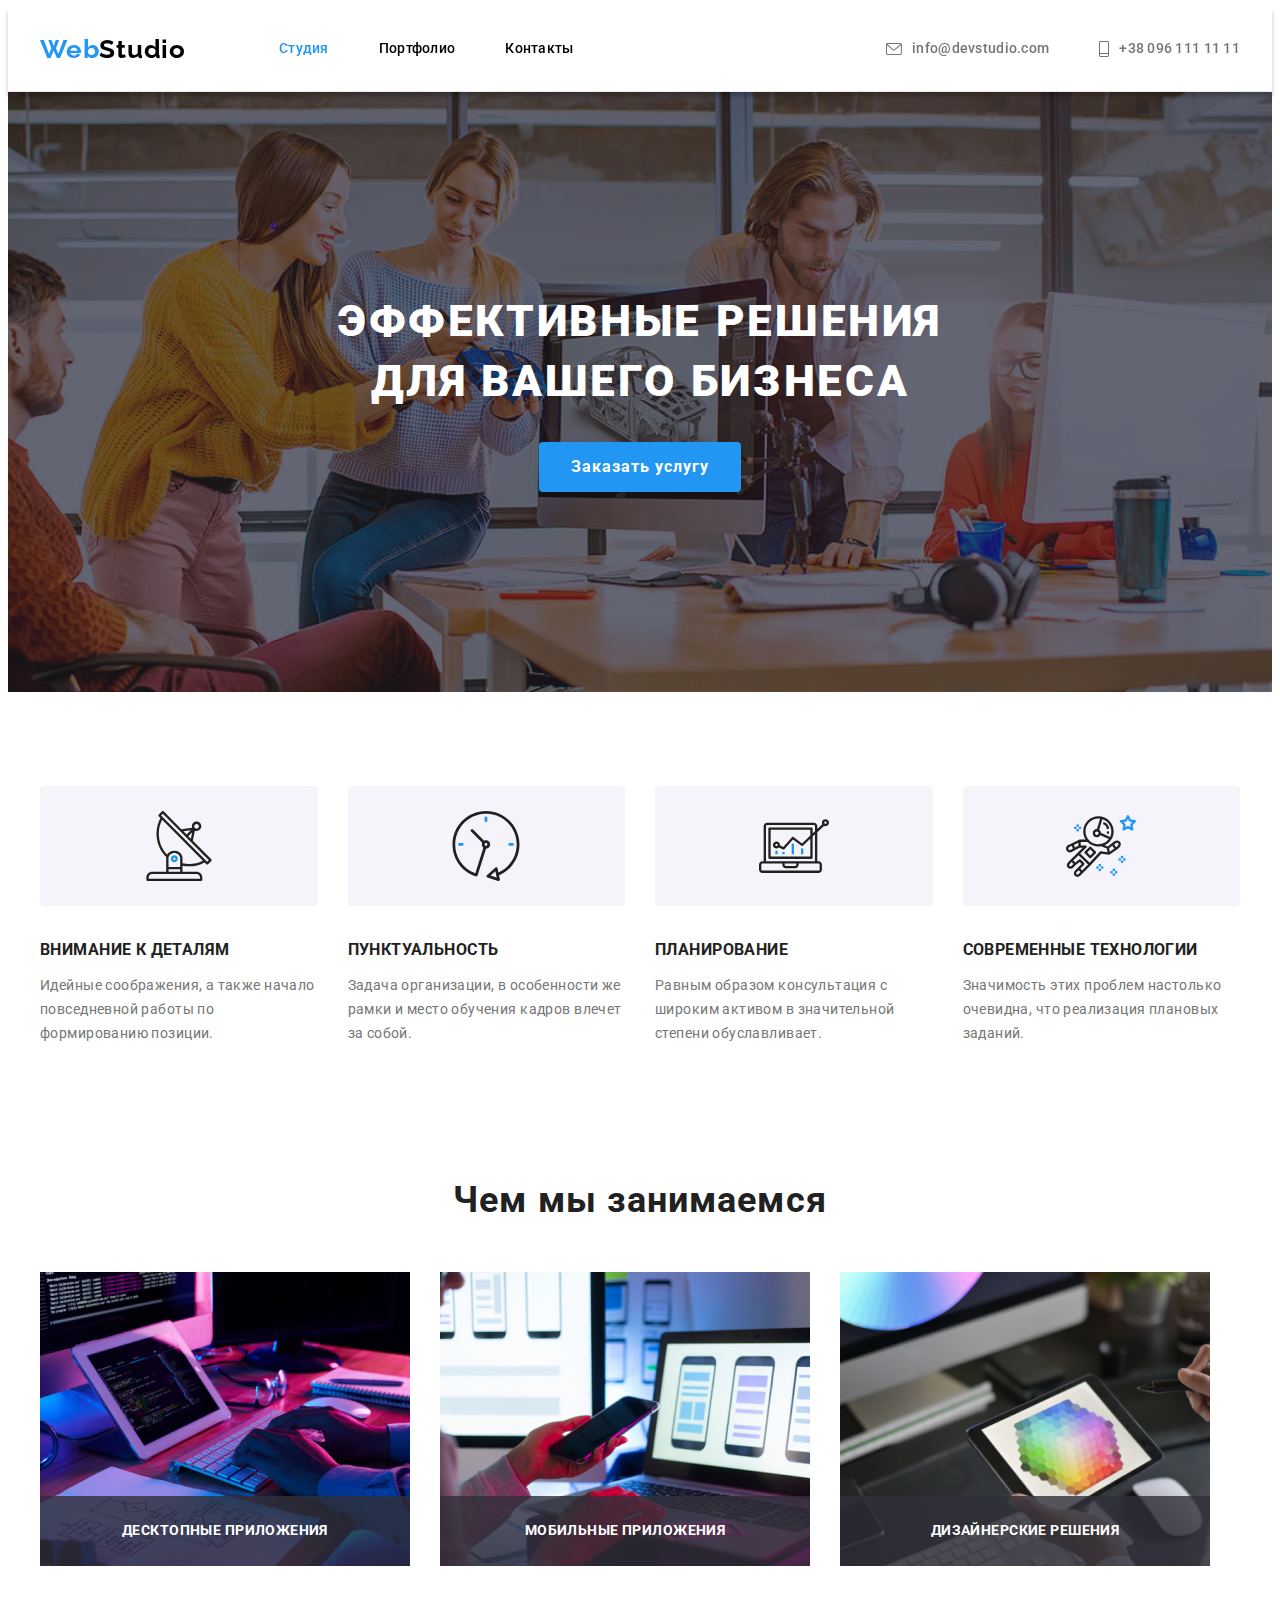
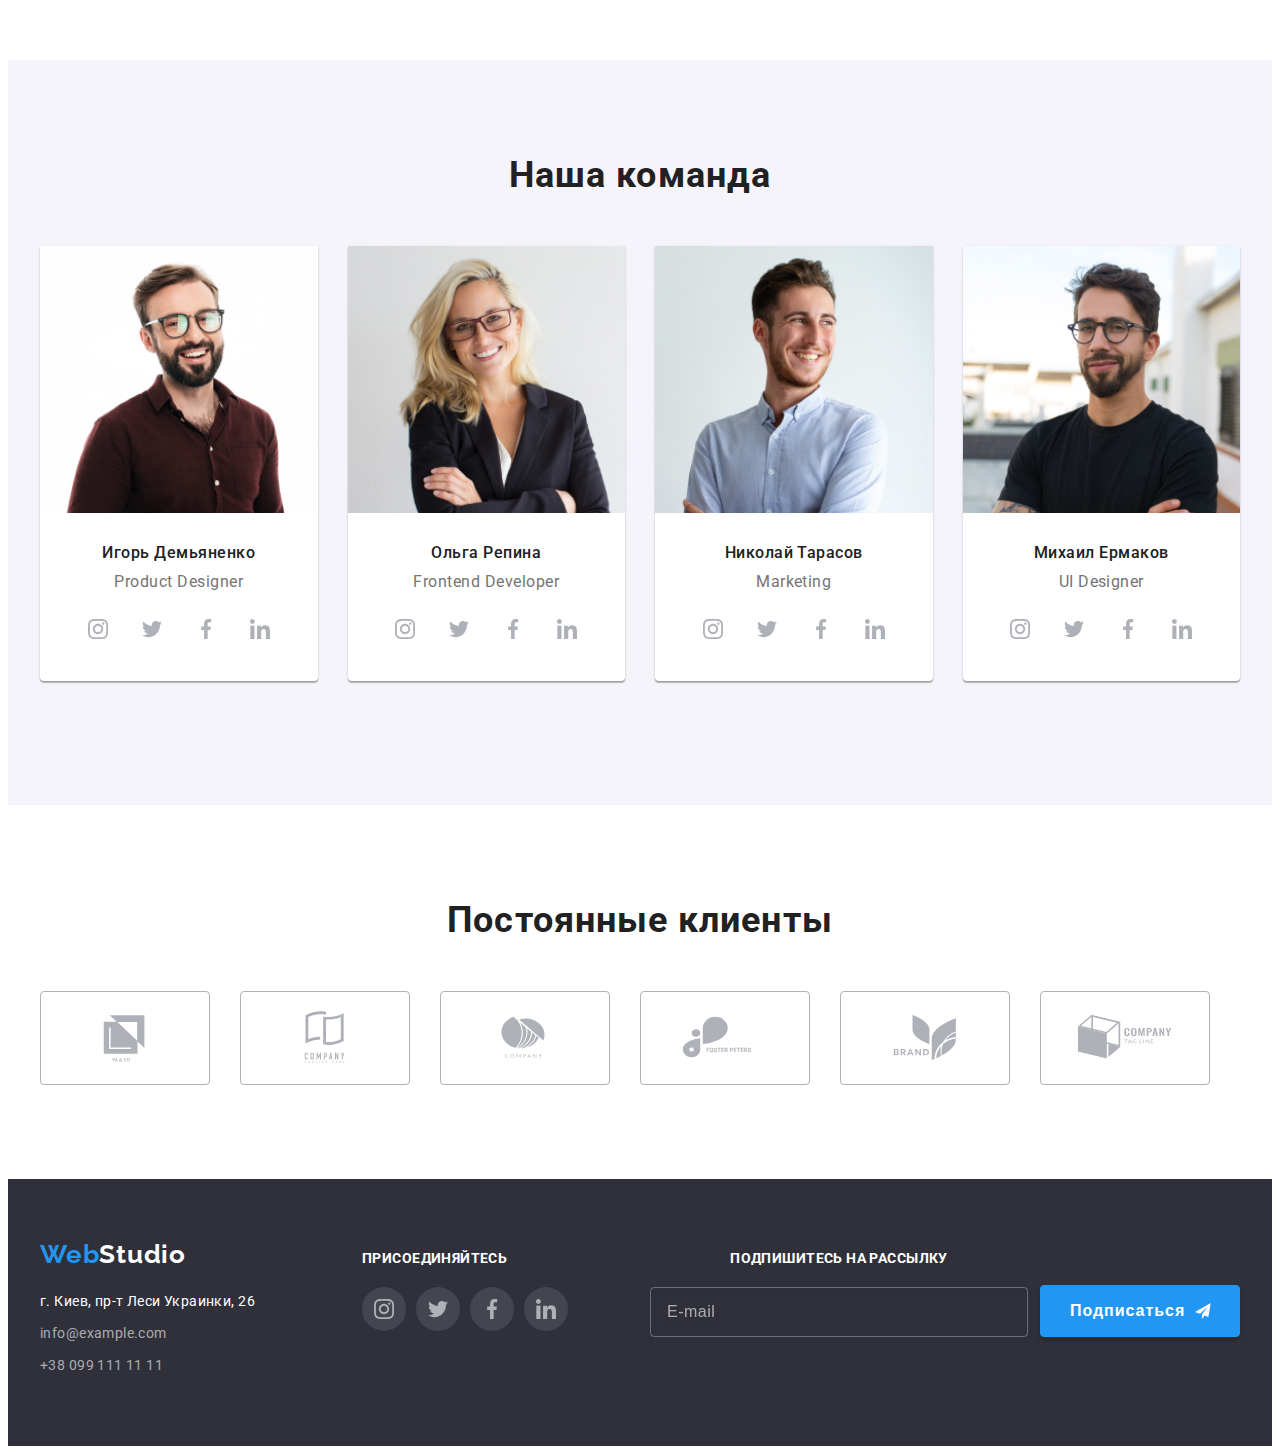
==== commit 011cbe77: "index.html закончил" ====
--- a/index.html
+++ b/index.html
@@ -117,7 +117,7 @@
             </div>
         </section>
         <!--skills company-->
-        <!-- <section class="skills-company">
+        <section class="skills-company">
             <div class="container">
                 <h2 class="hiden-title">Особенности компании</h2>
                 <ul class="skills list">
@@ -169,51 +169,73 @@
                     </li>
                 </ul>
             </div>
-        </section> -->
+        </section>
         <!--pictures-company-->
-        <!-- <section class="pictures-company">
+        <section class="pictures-company">
             <div class="container">
                 <h2 class="pictures-title">Чем мы занимаемся</h2>
                 <ul class="pictures__list list">
                     <li class="pictures__item">
-                        <img src="./images/about/about-desktop-1-1x.jpg"
-                                alt="сотрудник набирает текст" 
-                                width="370" height="295"/>
+                    <picture class="pictures__item__list">
+                        <source
+                            srcset="./images/1200/about-1200-x1/about-card-1200-x1-(1).jpg 1x, ./images/1200/about-1200-x2/about-card-1200-(1)@2x.jpg 2x"
+                            media="(min-width: 1200px)">
+                        <img src="#" alt="сотрудник набирает текст" width="370" height="294">
+                    </picture>
                             <div class="pictures__text">
                                 <p>Десктопные приложения</p>
                             </div>
                     </li>
                     <li class="pictures__item">
-                        <img src="./images/about/about-desktop-2-1x.jpg"
-                                alt="сотрудник работает с смартфоном" 
-                                width="370" height="295"/>
+                    <picture class="pictures__item__list">
+                        <source
+                            srcset="./images/1200/about-1200-x1/about-card-1200-x1-(2).jpg 1x, ./images/1200/about-1200-x2/abuot-card-1200-(2)@2x.jpg 2x"
+                            media="(min-width: 1200px)">
+                        <img src="#" alt="сотрудник работает с смартфоном" width="370" height="294">
+                    </picture>
                             <div class="pictures__text">
                                 <p>Мобильные приложения</p>
                             </div>
                     </li>
                     <li class="pictures__item">
-                        <img src="./images/about/about-desktop-3-1x.jpg"
-                                alt="сотрудник работает с планшетом" 
-                                width="370" height="295"/>
+                    <picture class="pictures__item__list">
+                        <source
+                            srcset="./images/1200/about-1200-x1/about-card-1200-x1-(3).jpg 1x, ./images/1200/about-1200-x2/about-card-1200-(3)@2x.jpg 2x"
+                            media="(min-width: 1200px)">
+                        <img src="#" alt="сотрудник работает с планшетом" width="370" height="294">
+                    </picture>
                             <div class="pictures__text">
                                 <p>Дизайнерские решения</p>
                             </div>
                     </li>
                 </ul>
             </div>
-        </section> -->
+        </section>
         <!--team-company-->
-        <!-- <section class="team-company">
+        <section class="team-company">
             <div class="container">
                 <h2 class="team-title">Наша команда</h2>
-                <ul class="team__list flex list">
+                <ul class="team__list list">
                     <li class="team__list__item">
-                        <img src="./images/team/team-desktop-1-1x.jpg" alt="Игорь Демьяненко" width="270"
-                            height="260">
+                        <picture class="team__list__picture">
+                            <source
+                                srcset="./images/1200/team-1200-x1/team-card-1200-x1-(1).jpg 1x, ./images/1200/team-1200-x2/team-card-1200-(1)@2x.jpg 2x"
+                                media="(min-width: 1200px)">
+                            <source
+                                srcset="./images/768/team-768-x1/team-card-768-x1-(1).jpg 1x, ./images/768/team-768-x2/team-card-768-(1)@2x.jpg 2x"
+                                media="(min-width: 768px)">
+                            <source
+                                srcset="./images/480/team-480-x1/team-card-480-x1-(1).jpg 1x, ./images/480/team-480-x2/team-card-480-(1)@2x.jpg 2x"
+                                media="(min-width: 480px)">
+                            <source
+                                srcset="./images/320/team-320-x1/team-card-320-x1-(1).jpg 1x, ./images/320/team-320-x2/team-card-320-(1)@2x.jpg 2x"
+                                media="(min-width: 320px)">
+                            <img class='team__list__img' src="#" alt="фото Игоря Демьяненко">
+                        </picture>
                         <div class="team__content">
                             <h3 class="team__name">Игорь Демьяненко</h3>
                             <p class="team__position" lang="en">Product Designer</p>
-                            <ul class="team__social-list list flex">
+                            <ul class="team__social-list list">
                                 <li class="team__social-list__item">
                                     <a class="team__social-list__item__link" href="https://www.instagram.com/">
                                         <svg class="icon-social" width="20" height="20">
@@ -246,12 +268,25 @@
                         </div>
                     </li>
                     <li class="team__list__item">
-                        <img src="./images/team/team-desktop-2-1x.jpg" alt="Ольга Репина" width="270"
-                            height="260">
+                        <picture class="team__list__picture">
+                            <source
+                                srcset="./images/1200/team-1200-x1/team-card-1200-x1-(2).jpg 1x, ./images/1200/team-1200-x2/team-card-1200-(2)@2x.jpg 2x"
+                                media="(min-width: 1200px)">
+                            <source
+                                srcset="./images/768/team-768-x1/team-card-768-x1-(2).jpg 1x, ./images/768/team-768-x2/team-card-768-(2)@2x.jpg 2x"
+                                media="(min-width: 768px)">
+                            <source
+                                srcset="./images/480/team-480-x1/team-card-480-x1-(2).jpg 1x, ./images/480/team-480-x2/team-card-480-(2)@2x.jpg 2x"
+                                media="(min-width: 480px)">
+                            <source
+                                srcset="./images/320/team-320-x1/team-card-320-x1-(2).jpg 1x, ./images/320/team-320-x2/team-card-320-(2)@2x.jpg 2x"
+                                media="(min-width: 320px)">
+                            <img class='team__list__img' src="#" alt="фото Ольги Репиной">
+                        </picture>
                         <div class="team__content">
                             <h3 class="team__name">Ольга Репина</h3>
                             <p class="team__position" lang="en">Frontend Developer</p>
-                            <ul class="team__social-list list flex">
+                            <ul class="team__social-list list">
                                 <li class="team__social-list__item">
                                     <a class="team__social-list__item__link" href="https://www.instagram.com/">
                                         <svg class="icon-social" width="20" height="20">
@@ -284,12 +319,25 @@
                         </div>
                     </li>
                     <li class="team__list__item">
-                        <img src="./images/team/team-desktop-3-1x.jpg" alt="Николай Тарасов" width="270"
-                            height="260">
+                        <picture class="team__list__picture">
+                            <source
+                                srcset="./images/1200/team-1200-x1/team-card-1200-x1-(3).jpg 1x, ./images/1200/team-1200-x2/team-card-1200-(3)@2x.jpg 2x"
+                                media="(min-width: 1200px)">
+                            <source
+                                srcset="./images/768/team-768-x1/team-card-768-x1-(3).jpg 1x, ./images/768/team-768-x2/team-card-768-(3)@2x.jpg 2x"
+                                media="(min-width: 768px)">
+                            <source
+                                srcset="./images/480/team-480-x1/team-card-480-x1-(3).jpg 1x, ./images/480/team-480-x2/team-card-480-(3)@2x.jpg 2x"
+                                media="(min-width: 480px)">
+                            <source
+                                srcset="./images/320/team-320-x1/team-card-320-x1-(3).jpg 1x, ./images/320/team-320-x2/team-card-320-(3)@2x.jpg 2x"
+                                media="(min-width: 320px)">
+                            <img class='team__list__img' src="#" alt="фото Николая Тарасова">
+                        </picture>
                         <div class="team__content">
                             <h3 class="team__name">Николай Тарасов</h3>
                             <p class="team__position" lang="en">Marketing</p>
-                            <ul class="team__social-list list flex">
+                            <ul class="team__social-list list">
                                 <li class="team__social-list__item">
                                     <a class="team__social-list__item__link" href="https://www.instagram.com/">
                                         <svg class="icon-social" width="20" height="20">
@@ -322,12 +370,25 @@
                         </div>
                     </li>
                     <li class="team__list__item">
-                        <img src="./images/team/team-desktop-4-1x.jpg" alt="Михаил Ермаков" width="270"
-                            height="260">
+                        <picture class="team__list__picture">
+                            <source
+                                srcset="./images/1200/team-1200-x1/team-card-1200-x1-(4).jpg 1x, ./images/1200/team-1200-x2/team-card-1200-(4)@2x.jpg 2x"
+                                media="(min-width: 1200px)">
+                            <source
+                                srcset="./images/768/team-768-x1/team-card-768-x1-(4).jpg 1x, ./images/768/team-768-x2/team-card-768-(4)@2x.jpg 2x"
+                                media="(min-width: 768px)">
+                            <source
+                                srcset="./images/480/team-480-x1/team-card-480-x1-(4).jpg 1x, ./images/480/team-480-x2/team-card-480-(4)@2x.jpg 2x"
+                                media="(min-width: 480px)">
+                            <source
+                                srcset="./images/320/team-320-x1/team-card-320-x1-(4).jpg 1x, ./images/320/team-320-x2/team-card-320-(4)@2x.jpg 2x"
+                                media="(min-width: 320px)">
+                            <img class='team__list__img' src="#" alt="фото Михаила Ермакова">
+                        </picture>
                         <div class="team__content">
                             <h3 class="team__name">Михаил Ермаков</h3>
                             <p class="team__position" lang="en">UI Designer</p>
-                            <ul class="team__social-list list flex">
+                            <ul class="team__social-list list">
                                 <li class="team__social-list__item">
                                     <a class="team__social-list__item__link" href="https://www.instagram.com/">
                                         <svg class="icon-social" width="20" height="20">
@@ -361,12 +422,12 @@
                     </li>
                 </ul>
             </div>
-        </section> -->
+        </section>
         <!-- clients-company -->
-        <!-- <section class="clients">
+        <section class="clients">
         <div class="container">
             <h2 class="clients-title">Постоянные клиенты</h2>
-            <ul class="flex list">
+            <ul class="clients__list list">
                     <li class="clients__logo">
                         <a class="clients__logo__icon" href="#">
                             <svg width="106" height="60">
@@ -412,7 +473,7 @@
                 </ul>
             </div>
         </section>
-    </main> -->
+    </main>
     <!--footer-->
     <footer class="footer">
         <div class="container footer-center-items">
@@ -496,30 +557,36 @@
             </button>
             <form action="#" class="modal-form">
                 <p class="modal-form-head">Оставьте свои данные, мы вам перезвоним</p>
+        <div class="modal-rotation">
+            <div class="modal-rotation-main">
                 <label for="name" class="modal-form-field">Имя</label>
                 <div class="modal-form-input-wrapper">
-                    <input id="name" class="modal-input-form" type="text" name="user-name" required>
+                    <input id="name" class="modal-input-form" type="text" name="user-name" placeholder="Имя" required>
                     <svg class="modal-icon-form person">
                         <use href="./images/sprite.svg#icon-person-modal"></use>
                     </svg>
                 </div>
                 <label for="tell" class="modal-form-field">Телефон</label>
                 <div class="modal-form-input-wrapper">
-                    <input id="tell" class="modal-input-form" type="tel" name="user-phone" required>
+                    <input id="tell" class="modal-input-form" type="tel" name="user-phone" placeholder="Телефон" required>
                     <svg class="modal-icon-form phone">
                         <use href="./images/sprite.svg#icon-phone-modal"></use>
                     </svg>
                 </div>
                 <label for="email" class="modal-form-field">Почта</label>
                 <div class="modal-form-input-wrapper">
-                    <input id="email" class="modal-input-form" type="email" name="user-email" required>
+                    <input id="email" class="modal-input-form" type="email" name="user-email" placeholder="Почта" required>
                     <svg class="modal-icon-form email">
                         <use href="./images/sprite.svg#icon-email-modal"></use>
                     </svg>
                 </div>
-                <label for="area" class="label-text">Комментарий</label>
-                <textarea id="area" class="modal-input-textarea" name="user-comment"
-                    placeholder="Введите текст"></textarea>
+            </div>
+                <div class="modal-rotation-textarea">
+                    <label for="area" class="modal-form-field">Комментарий</label>
+                    <textarea id="area" class="modal-input-textarea" name="user-comment"
+                        placeholder="Введите текст"></textarea>
+                </div>
+        </div>
                 <div class="private-policy">
                     <input id="checkbox" class="custom-checkbox" type="checkbox" name="private" required>
                     <label for="checkbox">
--- a/css/main.min.css
+++ b/css/main.min.css
@@ -1,2 +1,2 @@
-:root{--main-color-black: #212121;--logo-color: #000000;--text-color: #757575;--accent-color: #2196f3;--footer-background-color: #2f303a;--body-background-color: #ffffff;--background-color: #f5f4fa;--white-contacts-color: rgba(255, 255, 255, 0.6);--border-color: rgba(238, 238, 238, 1);--animation: 250ms cubic-bezier(0.4, 0, 0.2, 1);--button-background-color: #188ce8;--main-font: 'Roboto', sans-serif;--second-font: 'Raleway', sans-serif}.custom-checkbox{position:absolute !important;clip:rect(1px 1px 1px 1px);clip:rect(1px, 1px, 1px, 1px);padding:0 !important;border:0 !important;height:1px !important;width:1px !important;overflow:hidden}.hiden-title{position:absolute;width:1px;height:1px;margin:-1px;border:0;padding:0;white-space:nowrap;clip-path:inset(100%);clip:rect(0 0 0 0);overflow:hidden}.modal-button,.header__nav,.header__nav__list,.skills__background,.pictures__text,.subscribe-button,.footer-social__item__link,.team__social-list__item__link{display:flex;align-items:center}html{scroll-behavior:smooth}h1,h2,h3,h4,h5,h6,p,ul,li{margin:0;padding:0}img{display:block}.list{list-style:none}.link{text-decoration:none}.flex{display:flex}body{font-size:14px;font-weight:400;line-height:1.71;font-family:var(--main-font);letter-spacing:0.03em;color:var(--text-color)}.section{padding-top:94px;padding-bottom:94px}.pictures-company{padding-top:94px;padding-bottom:94px;text-align:center}.skills-company{padding-top:94px;padding-bottom:47px}@media screen and (max-width: 1199px){.skills-company{padding-top:60px;padding-bottom:60px}}.team-company{text-align:center;padding-top:47px;padding-bottom:94px;background-color:var(--background-color)}@media screen and (max-width: 1199px){.team-company{padding-top:60px;padding-bottom:60px}}.clients{padding-top:94px;padding-bottom:94px}.footer{padding-top:60px;padding-bottom:60px;background-color:var(--footer-background-color)}.portfolio{padding-top:94px;padding-bottom:94px}@media screen and (max-width: 1199px){.portfolio{padding-top:60px;padding-bottom:60px}}.container{width:100%;padding-left:15px;padding-right:15px;margin-left:auto;margin-right:auto}@media screen and (min-width: 480px){.container{width:100%}}@media screen and (min-width: 768px){.container{max-width:1150px}}@media screen and (min-width: 1200px){.container{max-width:1200px}}.backdrop{position:fixed;top:0;left:0;width:100vw;height:100vh;z-index:100;background-color:rgba(0,0,0,0.2);transition-property:opacity, visibility;transition-duration:250ms;transition-timing-function:cubic-bezier(0.4, 0, 0.2, 1)}.is-hidden{opacity:0;visibility:hidden;pointer-events:none}.modal{position:absolute;transform:translate(-50%, -50%);top:50%;left:50%;width:528px;height:580px;background-color:var(--body-background-color);box-shadow:0px 1px 3px rgba(0,0,0,0.12),0px 1px 1px rgba(0,0,0,0.14),0px 2px 1px rgba(0,0,0,0.2);border-radius:4px}.modal-button{justify-content:center;padding:0;width:30px;height:30px;position:absolute;top:8px;right:8px;cursor:pointer;background:var(--body-background-color);border:1px solid rgba(0,0,0,0.1);border-radius:50%}.modal-button:hover,.modal-button:focus{color:var(--accent-color)}.modal-icon-close{width:18px;height:18px;fill:currentColor}.modal-form{padding:40px;display:flex;flex-direction:column;font-size:14px;line-height:1.15;letter-spacing:0.01em;color:var(--main-color-black)}.modal-form-head{font-size:20px;font-weight:700;line-height:1.15;letter-spacing:0.03em;text-align:center;color:var(--main-color-black);margin-bottom:12px}.modal-form-field{font-size:12px;line-height:1.15;letter-spacing:0.01em;color:var(--text-color);margin-bottom:4px}.modal-form-input-wrapper{position:relative;margin-bottom:10px}.modal-input-form{padding-top:12px;padding-right:12px;padding-left:42px;padding-bottom:12px;width:100%;border:1px solid rgba(33,33,33,0.2);box-sizing:border-box;border-radius:4px;outline:none;color:var(--main-color-black);transition-property:border-color;transition-duration:250ms;transition-timing-function:cubic-bezier(0.4, 0, 0.2, 1)}.modal-input-form:last-child{margin-bottom:20px}.modal-input-form::placeholder{font-size:14px;line-height:1.15;letter-spacing:0.01em;color:rgba(117,117,117,0.5)}.modal-input-form:focus{border-color:var(--accent-color)}.modal-icon-form{position:absolute;width:18px;height:18px;top:50%;left:15px;transform:translatey(-50%);fill:currentColor;transition-property:fill;transition-duration:250ms;transition-timing-function:cubic-bezier(0.4, 0, 0.2, 1)}.modal-input-form:focus+.modal-icon-form{fill:var(--accent-color)}.modal-input-textarea{padding:12px 16px;margin-bottom:20px;width:100%;height:96px;font-size:12px;line-height:1.15;letter-spacing:0.01em;border:1px solid rgba(33,33,33,0.2);box-sizing:border-box;border-radius:4px;outline:none;color:var(--main-color-black);resize:none;transition-property:border-color;transition-duration:250ms;transition-timing-function:cubic-bezier(0.4, 0, 0.2, 1)}.modal-input-textarea::placeholder{font-size:12px;line-height:1.15;letter-spacing:0.01em;color:rgba(117,117,117,0.5)}.modal-input-textarea:focus{border-color:var(--accent-color)}.private-policy{display:flex;flex-direction:row;margin-left:12px;margin-bottom:30px}.custom-checkbox+label::before{content:'';display:inline-block;margin-right:8px;width:16px;height:15px;flex-shrink:0;flex-grow:0;border:2px solid var(--main-color-black);border-radius:2px;background-repeat:no-repeat;background-position:center center;background-size:50% 50%;cursor:pointer;transition-property:border-color, background-image, background-color;transition-duration:250ms;transition-timing-function:cubic-bezier(0.4, 0, 0.2, 1)}.custom-checkbox+label::before+label{display:inline-flex;align-items:center;user-select:none}.custom-checkbox+label::before:focus:not(:checked)+label::before{border-color:var(--accent-color)}.custom-checkbox:checked+label::before{border-color:#0b76ef;background-color:#0b76ef;background-image:url("../images/vector.svg");background-size:contain}.custom-checkbox:disabled+label::before{background-color:#e9ecef}.modal-text{color:var(--text-color)}.modal-text-link{text-decoration-line:underline;color:var(--text-color-accent)}.modal-send-button{padding:10px 56px;align-self:center;font-family:inherit;font-size:16px;font-weight:700;line-height:1.88;letter-spacing:0.06em;cursor:pointer;color:var(--body-background-color);background-color:var(--accent-color);box-shadow:0px 4px 4px rgba(0,0,0,0.15);border-color:transparent;border-radius:4px;transition-property:background-color;transition-duration:250ms;transition-timing-function:cubic-bezier(0.4, 0, 0.2, 1)}.modal-send-button:hover,.modal-send-button:focus{background-color:var(--button-background-color)}.modal-menu{display:none}@media screen and (max-width: 767px){.modal-menu{display:block;position:fixed;z-index:100;top:0;left:0;width:100vw;height:100vh;background-color:#ffffff;overflow:auto;opacity:0;visibility:hidden;pointer-events:none;transition-property:opacity, visibility;transition-duration:250ms;transition-timing-function:cubic-bezier(0.4, 0, 0.2, 1)}.modal-menu__container{display:flex;flex-direction:column;justify-content:space-between;padding-top:48px;padding-bottom:48px;padding-left:40px;padding-right:40px;width:100vw;height:100vh}.modal-menu__close-button{position:absolute;line-height:0;top:10px;right:15px;border:none;background-color:transparent;padding:0;color:var(--logo-color);transition-property:color, fill;transition-duration:250ms;transition-timing-function:cubic-bezier(0.4, 0, 0.2, 1)}.modal-menu__close-button__modal-icon-close{width:40px;height:40px;fill:currentColor}.modal-menu__close-button:hover,.modal-menu__close-button:focus{color:var(--accent-color)}.modal-menu.is-open{opacity:1;visibility:visible;pointer-events:auto}}.navigation__list:not(:last-child){margin-bottom:32px}.navigation__item{font-weight:500;font-size:30px;line-height:1.18;letter-spacing:0.02em;color:var(--main-color-black);transition-property:color;transition-duration:250ms;transition-timing-function:cubic-bezier(0.4, 0, 0.2, 1)}@media screen and (min-width: 480px){.navigation__item{font-size:40px}}.navigation__item:target,.navigation__item:focus{color:var(--accent-color)}.modal-menu__contacts{display:flex;flex-direction:column;margin-bottom:48px}.contacts__list:not(:last-child){margin-bottom:32px}.contacts__item-tel{font-size:28px;line-height:1.17;letter-spacing:0.02em;color:var(--accent-color)}.contacts__item-mail{font-size:20px;line-height:1.17;letter-spacing:0.02em;color:var(--text-color)}@media screen and (min-width: 480px){.contacts__item-tel{font-size:34px}.contacts__item-mail{font-size:24px}}.modal-menu__social{display:flex;flex-wrap:wrap;font-size:34px;line-height:1.16;letter-spacing:0.02em;color:var(--accent-color)}@media screen and (min-width: 320px) and (max-width: 478px){.modal-menu__social{position:relative;display:flex;align-items:center;justify-content:center}.modal-menu__social::after{content:'';position:absolute;top:56%;left:0;height:2px;width:100%;background-color:rgba(33,33,33,0.2)}.modal-menu__social::before{content:'';position:absolute;top:56%;left:36%;transform:rotatez(90deg);height:2px;width:30%;background-color:rgba(33,33,33,0.2)}}.modal-menu__social__list{width:calc((100% - 20px) / 2);text-align:center}@media screen and (min-width: 480px){.modal-menu__social__list{width:auto}}@media screen and (min-width: 480px) and (max-width: 767px){.modal-menu__social__list{font-size:0;padding-right:10px;margin-right:10px;border-right:1px solid rgba(33,33,33,0.2)}.modal-menu__social__list:last-child{border-right:none;padding-right:0;margin-right:0}}.modal-menu__social__item{display:inline-block;font-size:18px;line-height:1.22;letter-spacing:0.02em;color:var(--accent-color)}.logo{font-family:var(--second-font);font-size:26px;font-weight:700;line-height:1.19;letter-spacing:0.03em;display:inline-block;animation-duration:2000ms;animation-iteration-count:2}.logo__web{font-family:var(--second-font);font-size:26px;font-weight:700;line-height:1.19;letter-spacing:0.03em;color:var(--accent-color)}.logo--header{color:var(--logo-color);padding-top:16px;padding-bottom:16px}@media screen and (min-width: 768px){.logo--header{margin-right:93px;padding-top:26px;padding-bottom:26px}}.filter-list{justify-content:center;flex-wrap:wrap;margin-top:-8px;margin-left:-8px;margin-bottom:50px}.filter-list__item{margin-top:8px;margin-left:8px;color:var(--logo-color)}.filter-list__item__link{font-family:inherit;font-size:16px;font-weight:500;line-height:1.63;text-align:center;letter-spacing:0.03em;color:var(--main-color-black);background-color:var(--background-color);display:inline-block;border:transparent;border-radius:4px;padding-top:4px;padding-bottom:4px;padding-left:22px;padding-right:22px;cursor:pointer;transition-property:color, background-color, box-shadow;transition-duration:250ms;transition-timing-function:cubic-bezier(0.4, 0, 0.2, 1)}.filter-list__item__link:hover,.filter-list__item__link:focus{background:var(--accent-color);color:var(--background-color);box-shadow:0px 3px 1px rgba(0,0,0,0.1),0px 1px 2px rgba(0,0,0,0.08),0px 2px 2px rgba(0,0,0,0.12)}.header{position:sticky;top:0;z-index:1;width:100%;border-bottom:1px solid #ececec;background-color:var(--body-background-color)}.align-flex-center{display:flex;justify-content:space-between;align-items:center}@media screen and (min-width: 768px){.header__nav{display:flex}}.header__nav{cursor:pointer}.header__nav__list{display:none}@media screen and (min-width: 768px){.header__nav__list{display:flex}}.header-shadow{box-shadow:0px 4px 4px rgba(0,0,0,0.25)}.header__nav__item+.header__nav__item{margin-left:50px}.header__list__item{padding-top:32px;padding-bottom:32px;display:inline-block;font-family:inherit;font-size:14px;font-weight:500;line-height:1.14;letter-spacing:0.02em;color:var(--logo-color);transition-property:color;transition-duration:250ms;transition-timing-function:cubic-bezier(0.4, 0, 0.2, 1)}.header__list__item:hover,.header__list__item:focus,.header__list__item.current{color:var(--accent-color)}.header__contact{display:none}@media screen and (min-width: 768px){.header__contact{display:flex;flex-direction:column;margin-left:auto}}@media screen and (min-width: 1200px){.header__contact{flex-direction:row}}.header__contact__item{display:flex;align-items:center;padding-top:5px;padding-bottom:5px;font-family:inherit;font-size:14px;font-weight:500;line-height:1.14;letter-spacing:0.02em;color:var(--text-color);transition-property:color;transition-duration:250ms;transition-timing-function:cubic-bezier(0.4, 0, 0.2, 1)}.header__contact__item:hover,.header__contact__item:focus{color:var(--accent-color)}@media screen and (min-width: 1200px){.header__contact__item{padding-top:32px;padding-bottom:32px}}@media screen and (min-width: 1200px){.header__contact__list+.header__contact__list{margin-left:50px}}.header__icon__mail{display:inline-block;margin-right:10px;fill:currentColor}.header__icon__phone{display:inline-block;margin-right:10px;fill:currentColor}.current{position:relative;color:var(--accent-color)}@media screen and (min-width: 768px){.current:after{content:'';position:absolute;width:100%;height:4px;bottom:-1px;left:0px;border-radius:2px;background-color:var(--button-backgr-color)}}.modal-menu__button{display:none}@media screen and (max-width: 767px){.modal-menu__button{display:block;background-color:transparent;border:none;padding:0;margin:0;transition-property:color, fill;transition-duration:250ms;transition-timing-function:cubic-bezier(0.4, 0, 0.2, 1)}.modal-menu__button__modal-icon-open{width:40px;height:40px;fill:currentColor;line-height:0}.modal-menu__button:hover,.modal-menu__button:focus{color:var(--accent-color)}}.hero{margin:0 auto;padding-top:118px;padding-bottom:118px;max-width:100%;background-image:linear-gradient(0deg, rgba(47,48,58,0.4), rgba(47,48,58,0.4)),url(../images/320/banner-320-x1.jpg);background-position:center;background-repeat:no-repeat;background-size:cover;background-color:#c4c4c4}.hero .container{text-align:center}@media (min-device-pixel-ratio: 2), (min-resolution: 192dpi), (min-resolution: 2dppx){.hero{background-image:linear-gradient(0deg, rgba(47,48,58,0.4), rgba(47,48,58,0.4)),url(../images/320/banner-320-@2x.jpg)}}@media screen and (min-width: 480px){.hero{background-image:linear-gradient(0deg, rgba(47,48,58,0.4), rgba(47,48,58,0.4)),url(../images/480/banner-480-x1.jpg)}}@media (min-device-pixel-ratio: 2) and (min-width: 480px), (min-resolution: 192dpi) and (min-width: 480px), (min-resolution: 2dppx) and (min-width: 480px){.hero{background-image:linear-gradient(0deg, rgba(47,48,58,0.4), rgba(47,48,58,0.4)),url(../images/480/banner-480-@2x.jpg)}}@media screen and (min-width: 768px){.hero{background-image:linear-gradient(0deg, rgba(47,48,58,0.4), rgba(47,48,58,0.4)),url(../images/768/banner-768-x1.jpg)}}@media (min-device-pixel-ratio: 2) and (min-width: 768px), (min-resolution: 192dpi) and (min-width: 768px), (min-resolution: 2dppx) and (min-width: 768px){.hero{background-image:linear-gradient(0deg, rgba(47,48,58,0.4), rgba(47,48,58,0.4)),url(../images/768/banner-768-@2x.jpg)}}@media screen and (min-width: 1200px){.hero{padding-top:200px;padding-bottom:200px;max-width:1600px;background-image:linear-gradient(0deg, rgba(47,48,58,0.4), rgba(47,48,58,0.4)),url(../images/1200/banner-1200-x1.jpg)}}@media (min-device-pixel-ratio: 2) and (min-width: 1200px), (min-resolution: 192dpi) and (min-width: 1200px), (min-resolution: 2dppx) and (min-width: 1200px){.hero{background-image:linear-gradient(0deg, rgba(47,48,58,0.4), rgba(47,48,58,0.4)),url(../images/1200/banner-1200-@2x.jpg)}}.hero__title{font-weight:900;font-size:20px;line-height:1.36;text-align:center;letter-spacing:0.06em;text-transform:uppercase;color:var(--body-background-color);width:280px;margin-left:auto;margin-right:auto;margin-bottom:30px}@media screen and (min-width: 480px){.hero__title{font-size:26px;width:360px}}@media screen and (min-width: 1200px){.hero__title{font-size:44px;width:696px}}.hero__modal-btn{font-family:inherit;font-size:16px;font-weight:700;line-height:1.88;letter-spacing:0.06em;color:var(--body-background-color);background:var(--accent-color);cursor:pointer;display:inline-block;padding:10px 32px;border:transparent;border-radius:4px;box-shadow:0px 4px 4px rgba(0,0,0,0.15);transition-property:background-color, box-shadow;transition-duration:250ms;transition-timing-function:cubic-bezier(0.4, 0, 0.2, 1)}.hero__modal-btn:hover,.hero__modal-btn:focus{color:var(--logo-color)}.projects{flex-wrap:wrap;align-items:flex-start;margin-top:-30px;margin-left:-30px}.projects__list{display:block;width:calc((100% - 90px) / 3);margin-top:30px;margin-left:30px;transition-property:box-shadow;transition-duration:250ms;transition-timing-function:cubic-bezier(0.4, 0, 0.2, 1)}.projects__list:hover,.projects__list:focus{box-shadow:0px 1px 1px rgba(0,0,0,0.12),0px 4px 4px rgba(0,0,0,0.06),1px 4px 6px rgba(0,0,0,0.16)}.projects__list__item__card{position:relative;overflow:hidden}.projects__list__item__animation{position:absolute;top:0;left:0;overflow:auto;transition-property:transform;transform:translateY(100%);transition:var(--animation);padding:63px 24px;width:100%;height:100%;background-color:rgba(33,150,243,0.9);font-size:18px;line-height:1.56;letter-spacing:0.03em;color:var(--body-background-color)}.projects__list__item:hover .projects__list__item__animation,.projects__list__item:focus .projects__list__item__animation{transform:translateY(0%)}.projects__list__item__card-title{padding-top:20px;padding-bottom:20px;padding-left:24px;padding-right:24px;border-right:1px solid #eeeeee;border-bottom:1px solid #eeeeee;border-left:1px solid #eeeeee}.projects__list__item__heading{font-family:inherit;font-size:18px;font-weight:700;line-height:2;letter-spacing:0.06em;color:var(--main-color-black);margin-bottom:4px}.projects__list__item__description{font-family:inherit;font-size:16px;line-height:1.87;letter-spacing:0.03em;color:var(--text-color)}.skills__item{width:100%;margin-top:30px}.skills__item:not(:last-child){margin-bottom:30px}.skills__background{display:flex;align-items:center;justify-content:center;min-height:120px;border-radius:4px;background-color:var(--background-color);margin-bottom:30px}.skills__item__title{text-align:center;font-weight:700;text-transform:uppercase;color:var(--main-color-black)}.skills__item__text{font-size:14px;margin-top:10px;line-height:1.71;margin-bottom:10px;color:var(--text-color)}@media screen and (min-width: 768px){.skills{display:flex;flex-wrap:wrap;padding-bottom:0;margin-top:-30px;margin-left:-30px}.skills__item{width:calc((100% - 60px) / 2);margin-top:30px;margin-left:30px}}@media screen and (min-width: 1200px){.skills{flex-wrap:nowrap}.skills__item__title{text-align:start}}.pictures-title{font-size:36px;font-weight:700;line-height:1.17;text-align:center;letter-spacing:0.03em;color:var(--main-color-black);margin-bottom:50px}.pictures__list{flex-basis:calc((100% - 90px) / 3);display:flex;flex-wrap:wrap;margin-left:-30px;margin-top:-30px}.pictures__item{margin-left:30px;margin-top:30px;position:relative}.pictures__text{color:var(--text-color);margin-top:10px;line-height:1.71;position:absolute;left:0;bottom:0;justify-content:center;height:70px;width:100%;background-color:rgba(47,48,58,0.8)}.pictures__text>p{font-weight:700;text-align:center;letter-spacing:0.03em;text-transform:uppercase;color:var(--body-background-color)}.clients-title{font-size:36px;font-weight:700;line-height:1.17;letter-spacing:0.03em;text-align:center;color:var(--main-color-black);margin-bottom:50px}.clients__logo{display:block}.clients__logo:not(:last-child){margin-right:30px}.clients__logo{display:flex;justify-content:center;align-items:center;width:170px;height:92px;border:1px solid #afb1b8;border-radius:4px;fill:#afb1b8;transition-property:fill, border-color;transition-duration:250ms;transition-timing-function:cubic-bezier(0.4, 0, 0.2, 1)}.clients__logo:focus,.clients__logo:hover{border-color:var(--accent-color);fill:var(--accent-color)}.footer-center-items{display:flex;flex-wrap:wrap;align-items:center;flex-direction:column}@media screen and (min-width: 768px){.footer-center-items{align-items:baseline;flex-direction:row;justify-content:space-around}}.footer-adress{max-width:240px;text-align:center;margin-bottom:60px}@media screen and (min-width: 768px){.footer-adress{margin-bottom:0px}}@media screen and (min-width: 1200px){.footer-adress{text-align:start}}.footer-container__adress{display:flex;align-items:center;flex-direction:column}@media screen and (min-width: 1200px){.footer-container__adress{align-items:flex-start}}.logo--footer{color:var(--body-background-color);display:block;text-align:center;margin-bottom:20px}.footer-adress__item{display:inline-block;margin-bottom:8px}.footer-adress__item__item:last-child{margin-bottom:0}.footer-adress__map{font-style:normal;color:var(--body-background-color);transition-property:color;transition-duration:250ms;transition-timing-function:cubic-bezier(0.4, 0, 0.2, 1)}.footer-adress__map__map:hover,.footer-adress__map__map:focus{color:var(--accent-color)}.footer-adress__contact{font-style:normal;color:var(--white-contacts-color);transition-property:color;transition-duration:250ms;transition-timing-function:cubic-bezier(0.4, 0, 0.2, 1)}.footer-adress__contact:hover,.footer-adress__contact:focus{color:var(--accent-color)}.footter-description{font-size:14px;font-weight:700;line-height:1.14;letter-spacing:0.03em;text-transform:uppercase;margin-bottom:20px;color:var(--body-background-color)}@media screen and (max-width: 767px){.footer-subscribe{width:100%}}@media screen and (min-width: 768px) and (max-width: 1199px){.footer-subscribe{margin:0 auto;margin-top:60px}}@media screen and (min-width: 1200px){.footer-subscribe-content{margin-left:auto}}.footer-subscribe-form{display:flex;flex-direction:column;align-items:center}@media screen and (min-width: 1200px){.footer-subscribe-form{flex-direction:row}}.footer-subscribe-form-item{width:100%}.footer-subscribe-text{display:block;font-size:14px;font-weight:700;line-height:1.14;letter-spacing:0.03em;text-transform:uppercase;text-align:center;color:var(--body-background-color)}.footer-subscribe-email{width:100%;display:block;margin:0 auto;max-width:450px;margin-top:20px;margin-bottom:20px;padding-left:16px;padding-top:15px;padding-bottom:15px;background-color:transparent;border:1px solid rgba(255,255,255,0.3);filter:drop-shadow(0px 4px 4px rgba(0,0,0,0.15));border-radius:4px;font-size:16px;line-height:1.15;letter-spacing:0.03em;color:var(--body-background-color)}.footer-subscribe-email::placeholder{font-size:16px;line-height:1.15;letter-spacing:0.03em;color:var(--white-contacts-color)}@media screen and (min-width: 768px){.footer-subscribe-email{width:450px}}@media screen and (min-width: 1200px){.footer-subscribe-email{margin-top:20px;margin-bottom:0px;width:358px}}.subscribe-button{display:flex;justify-content:center;align-items:center;max-width:200px;padding-top:10px;padding-bottom:10px;padding-left:29px;padding-right:28px;margin-left:12px;background-color:var(--accent-color);box-shadow:0px 4px 4px rgba(0,0,0,0.15);border:1px solid var(--accent-color);border-radius:4px;font-size:16px;font-weight:700;line-height:1.88;letter-spacing:0.06em;color:var(--body-background-color);cursor:pointer;transition-property:background-color;transition-duration:250ms;transition-timing-function:cubic-bezier(0.4, 0, 0.2, 1)}.subscribe-button:hover,.subscribe-button:focus{background-color:var(--button-background-color)}@media screen and (min-width: 1200px){.subscribe-button{align-self:flex-end}}.subscribe-icon{margin-left:10px;width:24px;height:24px}.footer-social{text-align:center;margin-bottom:60px;fill:var(--body-background-color)}.footer-social__list li:not(:last-child){margin-right:10px}@media screen and (min-width: 768px){.footer-social{margin-bottom:0px;width:260px}}@media screen and (min-width: 1200px){.footer-social{text-align:start;margin-left:auto;width:auto}}.footer-social__list li{border-radius:50%}.footer-social__list{justify-content:center;align-items:center}.footer-social .footer-social__item{background-color:rgba(255,255,255,0.1)}.footer-social h3{font-size:14px;font-weight:700;line-height:1.14;letter-spacing:0.03em;text-transform:uppercase;color:var(--body-background-color);margin-bottom:20px}.footer-social__item__link{justify-content:center;border-radius:50%;width:44px;height:44px;fill:#afb1b8;background-color:transparent;transition-property:fill, background-color;transition-duration:250ms;transition-timing-function:cubic-bezier(0.4, 0, 0.2, 1)}.footer-social__item__link:hover,.footer-social__item__link:focus{background-color:var(--accent-color);fill:var(--body-background-color)}.team__list{flex-wrap:wrap;align-items:flex-start;margin-left:-30px;margin-top:-30px}.team__list__item{width:calc((100% - 120px) / 4);margin-left:30px;margin-top:30px;background:var(--body-background-color);box-shadow:0px 1px 3px rgba(0,0,0,0.12),0px 1px 1px rgba(0,0,0,0.14),0px 2px 1px rgba(0,0,0,0.2);border-radius:0px 0px 4px 4px}.team-title{font-family:inherit;font-size:36px;font-weight:700;line-height:1.17;letter-spacing:0.03em;color:var(--main-color-black);margin-bottom:50px}.team__name{font-family:inherit;font-size:16px;font-weight:500;line-height:1.19;letter-spacing:0.03em;color:var(--main-color-black);margin-bottom:10px}.team__content{padding:30px}.team__position{font-family:inherit;font-size:16px;font-weight:400;line-height:1.19;letter-spacing:0.03em;color:var(--text-color);display:block;margin-bottom:16px}.team__social-list{justify-content:center;align-items:center}.team__social-list li{border-radius:50%}.team__social-list li:not(:last-child){margin-right:10px}.team__social-list__item__link{justify-content:center;border-radius:50%;width:44px;height:44px;fill:#afb1b8;background-color:transparent;transition-property:fill, background-color;transition-duration:250ms;transition-timing-function:cubic-bezier(0.4, 0, 0.2, 1)}.team__social-list__item__link:hover,.team__social-list__item__link:focus{background-color:var(--accent-color);fill:var(--body-background-color)}
+:root{--main-color-black: #212121;--logo-color: #000000;--text-color: #757575;--accent-color: #2196f3;--footer-background-color: #2f303a;--body-background-color: #ffffff;--background-color: #f5f4fa;--white-contacts-color: rgba(255, 255, 255, 0.6);--border-color: rgba(238, 238, 238, 1);--animation: 250ms cubic-bezier(0.4, 0, 0.2, 1);--button-background-color: #188ce8;--main-font: 'Roboto', sans-serif;--second-font: 'Raleway', sans-serif}.custom-checkbox{position:absolute !important;clip:rect(1px 1px 1px 1px);clip:rect(1px, 1px, 1px, 1px);padding:0 !important;border:0 !important;height:1px !important;width:1px !important;overflow:hidden}.hiden-title{position:absolute;width:1px;height:1px;margin:-1px;border:0;padding:0;white-space:nowrap;clip-path:inset(100%);clip:rect(0 0 0 0);overflow:hidden}.modal-button,.header__nav,.header__nav__list,.skills__background,.pictures__text,.subscribe-button,.footer-social__item__link,.team__social-list__item__link{display:flex;align-items:center}html{scroll-behavior:smooth}h1,h2,h3,h4,h5,h6,p,ul,li{margin:0;padding:0}img{display:block}.list{list-style:none}.link{text-decoration:none}.flex{display:flex}body{font-size:14px;font-weight:400;line-height:1.71;font-family:var(--main-font);letter-spacing:0.03em;color:var(--text-color)}.section{padding-top:94px;padding-bottom:94px}.pictures-company{padding-top:47px;padding-bottom:94px;display:none}@media screen and (min-width: 1200px){.pictures-company{display:block}}.skills-company{padding-top:94px;padding-bottom:47px}@media screen and (max-width: 1199px){.skills-company{padding-top:60px;padding-bottom:60px}}.team-company{text-align:center;padding-top:94px;padding-bottom:94px;background-color:var(--background-color)}.clients{padding-top:94px;padding-bottom:94px}.footer{padding-top:60px;padding-bottom:60px;background-color:var(--footer-background-color)}.portfolio{padding-top:94px;padding-bottom:94px}@media screen and (max-width: 1199px){.portfolio{padding-top:60px;padding-bottom:60px}}.container{width:100%;padding-left:15px;padding-right:15px;margin-left:auto;margin-right:auto}@media screen and (min-width: 480px){.container{width:100%}}@media screen and (min-width: 768px){.container{max-width:1150px}}@media screen and (min-width: 1200px){.container{max-width:1200px}}.backdrop{position:fixed;top:0;left:0;width:100vw;height:100vh;z-index:100;background-color:rgba(0,0,0,0.2);overflow-y:auto;transition-property:opacity, visibility;transition-duration:250ms;transition-timing-function:cubic-bezier(0.4, 0, 0.2, 1)}.is-hidden{opacity:0;visibility:hidden;pointer-events:none}.modal{position:absolute;transform:translate(-50%, -50%);top:50%;left:50%;min-width:300px;background-color:var(--body-background-color);box-shadow:0px 1px 3px rgba(0,0,0,0.12),0px 1px 1px rgba(0,0,0,0.14),0px 2px 1px rgba(0,0,0,0.2);border-radius:4px}@media screen and (min-width: 480px){.modal{min-width:450px}}.modal-button{display:flex;align-items:center;justify-content:center;padding:0;width:30px;height:30px;position:absolute;top:8px;right:8px;cursor:pointer;background:var(--body-background-color);border:1px solid rgba(0,0,0,0.1);border-radius:50%;transition-property:color;transition-duration:250ms;transition-timing-function:cubic-bezier(0.4, 0, 0.2, 1)}.modal-button:hover,.modal-button:focus{color:var(--accent-color)}.modal-icon-close{width:18px;height:18px;fill:currentColor}.modal-form{padding:40px;display:flex;flex-direction:column;font-size:12px;line-height:1.15;letter-spacing:0.01em;color:var(--main-color-black)}@media screen and (min-width: 1200px){.modal-form{font-size:14px;line-height:1.71}}.modal-form-head{font-weight:700;font-size:16px;line-height:1.15;text-align:center;letter-spacing:0.03em;color:var(--main-color-black);margin-bottom:12px}@media screen and (min-width: 480px){.modal-form-head{font-size:20px}}@media screen and (min-width: 568px) and (max-width: 823px) and (max-height: 414px){.modal-form{padding:20px}.modal-form-head{font-size:16px;margin-bottom:20px}.modal-rotation{display:flex;margin-bottom:20px}.modal-rotation-main{margin-right:10px;width:55%}.modal-rotation-textarea{width:45%;display:flex;flex-direction:row;flex-wrap:wrap;align-items:center;justify-content:flex-end;align-content:flex-start}.modal-form-field{display:none;margin-bottom:0px}.modal-input-form::placeholder{visibility:visible;opacity:1;font-size:10px;line-height:1.16;color:rgba(117,117,117,0.5)}.modal-input-textarea{height:138px;margin-bottom:0}.modal-input-textarea::placeholder{font-size:10px}}.private-policy{justify-content:center}.modal-send-button{padding:0px 40px !important}.modal-form-field{font-size:12px;line-height:1.15;letter-spacing:0.01em;color:var(--text-color);margin-bottom:4px}.modal-form-input-wrapper{position:relative;margin-bottom:10px}.modal-input-form{padding-top:12px;padding-right:12px;padding-left:42px;padding-bottom:12px;width:100%;border:1px solid rgba(33,33,33,0.2);box-sizing:border-box;border-radius:4px;outline:none;color:var(--main-color-black);transition-property:border-color;transition-duration:250ms;transition-timing-function:cubic-bezier(0.4, 0, 0.2, 1)}.modal-input-form:last-child{margin-bottom:20px}.modal-input-form::placeholder{visibility:hidden;opacity:0;font-size:14px;line-height:1.15;letter-spacing:0.01em;color:rgba(117,117,117,0.5)}.modal-input-form:focus{border-color:var(--accent-color)}.modal-input-form:focus+.modal-icon-form{fill:var(--accent-color)}.modal-icon-form{position:absolute;width:18px;height:18px;top:50%;left:15px;transform:translatey(-50%);fill:currentColor;transition-property:fill;transition-duration:250ms;transition-timing-function:cubic-bezier(0.4, 0, 0.2, 1)}.modal-input-form:focus+.modal-icon-form{fill:var(--accent-color)}.modal-input-textarea{padding:12px 16px;margin-bottom:20px;width:100%;height:96px;font-size:12px;line-height:1.15;letter-spacing:0.01em;border:1px solid rgba(33,33,33,0.2);box-sizing:border-box;border-radius:4px;outline:none;color:var(--main-color-black);resize:none;transition-property:border-color;transition-duration:250ms;transition-timing-function:cubic-bezier(0.4, 0, 0.2, 1)}.modal-input-textarea::placeholder{font-size:12px;line-height:1.15;letter-spacing:0.01em;color:rgba(117,117,117,0.5)}.modal-input-textarea:focus{border-color:var(--accent-color)}.private-policy{display:flex;flex-direction:row;margin-left:12px;margin-bottom:30px}.custom-checkbox+label::before{content:'';display:inline-block;margin-right:8px;width:16px;height:15px;flex-shrink:0;flex-grow:0;border:2px solid var(--main-color-black);border-radius:2px;background-repeat:no-repeat;background-position:center center;background-size:50% 50%;cursor:pointer;transition-property:border-color, background-image, background-color;transition-duration:250ms;transition-timing-function:cubic-bezier(0.4, 0, 0.2, 1)}.custom-checkbox+label::before+label{display:inline-flex;align-items:center;user-select:none}.custom-checkbox+label::before:focus:not(:checked)+label::before{border-color:var(--accent-color)}.custom-checkbox:checked+label::before{border-color:#0b76ef;background-color:#0b76ef;background-image:url("../images/vector.svg");background-size:contain}.custom-checkbox:disabled+label::before{background-color:#e9ecef}.modal-text{color:var(--text-color)}.modal-text-link{text-decoration-line:underline;color:var(--text-color-accent)}.modal-send-button{padding:10px 56px;align-self:center;font-family:inherit;font-size:16px;font-weight:700;line-height:1.88;letter-spacing:0.06em;cursor:pointer;color:var(--body-background-color);background-color:var(--accent-color);box-shadow:0px 4px 4px rgba(0,0,0,0.15);border-color:transparent;border-radius:4px;transition-property:background-color;transition-duration:250ms;transition-timing-function:cubic-bezier(0.4, 0, 0.2, 1)}.modal-send-button:hover,.modal-send-button:focus{background-color:var(--button-background-color)}.modal-menu{display:none}@media screen and (max-width: 767px){.modal-menu{display:block;position:fixed;z-index:100;top:0;left:0;width:100vw;height:100vh;background-color:#ffffff;overflow:auto;opacity:0;visibility:hidden;pointer-events:none;transition-property:opacity, visibility;transition-duration:250ms;transition-timing-function:cubic-bezier(0.4, 0, 0.2, 1)}.modal-menu__container{display:flex;flex-direction:column;justify-content:space-between;padding-top:48px;padding-bottom:48px;padding-left:40px;padding-right:40px;width:100vw;height:100vh}.modal-menu__close-button{position:absolute;line-height:0;top:10px;right:15px;border:none;background-color:transparent;padding:0;color:var(--logo-color);transition-property:color, fill;transition-duration:250ms;transition-timing-function:cubic-bezier(0.4, 0, 0.2, 1)}.modal-menu__close-button__modal-icon-close{width:40px;height:40px;fill:currentColor}.modal-menu__close-button:hover,.modal-menu__close-button:focus{color:var(--accent-color)}.modal-menu.is-open{opacity:1;visibility:visible;pointer-events:auto}}.navigation__list:not(:last-child){margin-bottom:32px}.navigation__item{font-weight:500;font-size:30px;line-height:1.18;letter-spacing:0.02em;color:var(--main-color-black);transition-property:color;transition-duration:250ms;transition-timing-function:cubic-bezier(0.4, 0, 0.2, 1)}@media screen and (min-width: 480px){.navigation__item{font-size:40px}}.navigation__item:target,.navigation__item:focus{color:var(--accent-color)}.modal-menu__contacts{display:flex;flex-direction:column;margin-bottom:48px}.contacts__list:not(:last-child){margin-bottom:32px}.contacts__item-tel{font-size:28px;line-height:1.17;letter-spacing:0.02em;color:var(--accent-color)}.contacts__item-mail{font-size:20px;line-height:1.17;letter-spacing:0.02em;color:var(--text-color)}@media screen and (min-width: 480px){.contacts__item-tel{font-size:34px}.contacts__item-mail{font-size:24px}}.modal-menu__social{display:flex;flex-wrap:wrap;font-size:34px;line-height:1.16;letter-spacing:0.02em;color:var(--accent-color)}@media screen and (min-width: 320px) and (max-width: 478px){.modal-menu__social{position:relative;display:flex;align-items:center;justify-content:center}.modal-menu__social::after{content:'';position:absolute;top:56%;left:0;height:2px;width:100%;background-color:rgba(33,33,33,0.2)}.modal-menu__social::before{content:'';position:absolute;top:56%;left:36%;transform:rotatez(90deg);height:2px;width:30%;background-color:rgba(33,33,33,0.2)}}.modal-menu__social__list{width:calc((100% - 20px) / 2);text-align:center}@media screen and (min-width: 480px){.modal-menu__social__list{width:auto}}@media screen and (min-width: 480px) and (max-width: 767px){.modal-menu__social__list{font-size:0;padding-right:10px;margin-right:10px;border-right:1px solid rgba(33,33,33,0.2)}.modal-menu__social__list:last-child{border-right:none;padding-right:0;margin-right:0}}.modal-menu__social__item{display:inline-block;font-size:18px;line-height:1.22;letter-spacing:0.02em;color:var(--accent-color)}.logo{font-family:var(--second-font);font-size:26px;font-weight:700;line-height:1.19;letter-spacing:0.03em;display:inline-block;animation-duration:2000ms;animation-iteration-count:2}.logo__web{font-family:var(--second-font);font-size:26px;font-weight:700;line-height:1.19;letter-spacing:0.03em;color:var(--accent-color)}.logo--header{color:var(--logo-color);padding-top:16px;padding-bottom:16px}@media screen and (min-width: 768px){.logo--header{margin-right:93px;padding-top:26px;padding-bottom:26px}}.filter-list{justify-content:center;flex-wrap:wrap;margin-top:-8px;margin-left:-8px;margin-bottom:50px}.filter-list__item{margin-top:8px;margin-left:8px;color:var(--logo-color)}.filter-list__item__link{font-family:inherit;font-size:16px;font-weight:500;line-height:1.63;text-align:center;letter-spacing:0.03em;color:var(--main-color-black);background-color:var(--background-color);display:inline-block;border:transparent;border-radius:4px;padding-top:4px;padding-bottom:4px;padding-left:22px;padding-right:22px;cursor:pointer;transition-property:color, background-color, box-shadow;transition-duration:250ms;transition-timing-function:cubic-bezier(0.4, 0, 0.2, 1)}.filter-list__item__link:hover,.filter-list__item__link:focus{background:var(--accent-color);color:var(--background-color);box-shadow:0px 3px 1px rgba(0,0,0,0.1),0px 1px 2px rgba(0,0,0,0.08),0px 2px 2px rgba(0,0,0,0.12)}.header{position:sticky;top:0;z-index:1;width:100%;border-bottom:1px solid #ececec;background-color:var(--body-background-color)}.align-flex-center{display:flex;justify-content:space-between;align-items:center}@media screen and (min-width: 768px){.header__nav{display:flex}}.header__nav{cursor:pointer}.header__nav__list{display:none}@media screen and (min-width: 768px){.header__nav__list{display:flex}}.header-shadow{box-shadow:0px 4px 4px rgba(0,0,0,0.25)}.header__nav__item+.header__nav__item{margin-left:50px}.header__list__item{padding-top:32px;padding-bottom:32px;display:inline-block;font-family:inherit;font-size:14px;font-weight:500;line-height:1.14;letter-spacing:0.02em;color:var(--logo-color);transition-property:color;transition-duration:250ms;transition-timing-function:cubic-bezier(0.4, 0, 0.2, 1)}.header__list__item:hover,.header__list__item:focus,.header__list__item.current{color:var(--accent-color)}.header__contact{display:none}@media screen and (min-width: 768px){.header__contact{display:flex;flex-direction:column;margin-left:auto}}@media screen and (min-width: 1200px){.header__contact{flex-direction:row}}.header__contact__item{display:flex;align-items:center;padding-top:5px;padding-bottom:5px;font-family:inherit;font-size:14px;font-weight:500;line-height:1.14;letter-spacing:0.02em;color:var(--text-color);transition-property:color;transition-duration:250ms;transition-timing-function:cubic-bezier(0.4, 0, 0.2, 1)}.header__contact__item:hover,.header__contact__item:focus{color:var(--accent-color)}@media screen and (min-width: 1200px){.header__contact__item{padding-top:32px;padding-bottom:32px}}@media screen and (min-width: 1200px){.header__contact__list+.header__contact__list{margin-left:50px}}.header__icon__mail{display:inline-block;margin-right:10px;fill:currentColor}.header__icon__phone{display:inline-block;margin-right:10px;fill:currentColor}.current{position:relative;color:var(--accent-color)}@media screen and (min-width: 768px){.current:after{content:'';position:absolute;width:100%;height:4px;bottom:-1px;left:0px;border-radius:2px;background-color:var(--button-backgr-color)}}.modal-menu__button{display:none}@media screen and (max-width: 767px){.modal-menu__button{display:block;background-color:transparent;border:none;padding:0;margin:0;transition-property:color, fill;transition-duration:250ms;transition-timing-function:cubic-bezier(0.4, 0, 0.2, 1)}.modal-menu__button__modal-icon-open{width:40px;height:40px;fill:currentColor;line-height:0}.modal-menu__button:hover,.modal-menu__button:focus{color:var(--accent-color)}}.hero{margin:0 auto;padding-top:118px;padding-bottom:118px;max-width:100%;background-image:linear-gradient(0deg, rgba(47,48,58,0.4), rgba(47,48,58,0.4)),url(../images/320/banner-320-x1.jpg);background-position:center;background-repeat:no-repeat;background-size:cover;background-color:#c4c4c4}.hero .container{text-align:center}@media (min-device-pixel-ratio: 2), (min-resolution: 192dpi), (min-resolution: 2dppx){.hero{background-image:linear-gradient(0deg, rgba(47,48,58,0.4), rgba(47,48,58,0.4)),url(../images/320/banner-320-@2x.jpg)}}@media screen and (min-width: 480px){.hero{background-image:linear-gradient(0deg, rgba(47,48,58,0.4), rgba(47,48,58,0.4)),url(../images/480/banner-480-x1.jpg)}}@media (min-device-pixel-ratio: 2) and (min-width: 480px), (min-resolution: 192dpi) and (min-width: 480px), (min-resolution: 2dppx) and (min-width: 480px){.hero{background-image:linear-gradient(0deg, rgba(47,48,58,0.4), rgba(47,48,58,0.4)),url(../images/480/banner-480-@2x.jpg)}}@media screen and (min-width: 768px){.hero{background-image:linear-gradient(0deg, rgba(47,48,58,0.4), rgba(47,48,58,0.4)),url(../images/768/banner-768-x1.jpg)}}@media (min-device-pixel-ratio: 2) and (min-width: 768px), (min-resolution: 192dpi) and (min-width: 768px), (min-resolution: 2dppx) and (min-width: 768px){.hero{background-image:linear-gradient(0deg, rgba(47,48,58,0.4), rgba(47,48,58,0.4)),url(../images/768/banner-768-@2x.jpg)}}@media screen and (min-width: 1200px){.hero{padding-top:200px;padding-bottom:200px;max-width:1600px;background-image:linear-gradient(0deg, rgba(47,48,58,0.4), rgba(47,48,58,0.4)),url(../images/1200/banner-1200-x1.jpg)}}@media (min-device-pixel-ratio: 2) and (min-width: 1200px), (min-resolution: 192dpi) and (min-width: 1200px), (min-resolution: 2dppx) and (min-width: 1200px){.hero{background-image:linear-gradient(0deg, rgba(47,48,58,0.4), rgba(47,48,58,0.4)),url(../images/1200/banner-1200-@2x.jpg)}}.hero__title{font-weight:900;font-size:20px;line-height:1.36;text-align:center;letter-spacing:0.06em;text-transform:uppercase;color:var(--body-background-color);width:280px;margin-left:auto;margin-right:auto;margin-bottom:30px}@media screen and (min-width: 480px){.hero__title{font-size:26px;width:360px}}@media screen and (min-width: 1200px){.hero__title{font-size:44px;width:696px}}.hero__modal-btn{font-family:inherit;font-size:16px;font-weight:700;line-height:1.88;letter-spacing:0.06em;color:var(--body-background-color);background:var(--accent-color);cursor:pointer;display:inline-block;padding:10px 32px;border:transparent;border-radius:4px;box-shadow:0px 4px 4px rgba(0,0,0,0.15);transition-property:background-color, box-shadow;transition-duration:250ms;transition-timing-function:cubic-bezier(0.4, 0, 0.2, 1)}.hero__modal-btn:hover,.hero__modal-btn:focus{color:var(--logo-color)}.projects{flex-wrap:wrap;align-items:flex-start;margin-top:-30px;margin-left:-30px}.projects__list{display:block;width:calc((100% - 90px) / 3);margin-top:30px;margin-left:30px;transition-property:box-shadow;transition-duration:250ms;transition-timing-function:cubic-bezier(0.4, 0, 0.2, 1)}.projects__list:hover,.projects__list:focus{box-shadow:0px 1px 1px rgba(0,0,0,0.12),0px 4px 4px rgba(0,0,0,0.06),1px 4px 6px rgba(0,0,0,0.16)}.projects__list__item__card{position:relative;overflow:hidden}.projects__list__item__animation{position:absolute;top:0;left:0;overflow:auto;transition-property:transform;transform:translateY(100%);transition:var(--animation);padding:63px 24px;width:100%;height:100%;background-color:rgba(33,150,243,0.9);font-size:18px;line-height:1.56;letter-spacing:0.03em;color:var(--body-background-color)}.projects__list__item:hover .projects__list__item__animation,.projects__list__item:focus .projects__list__item__animation{transform:translateY(0%)}.projects__list__item__card-title{padding-top:20px;padding-bottom:20px;padding-left:24px;padding-right:24px;border-right:1px solid #eeeeee;border-bottom:1px solid #eeeeee;border-left:1px solid #eeeeee}.projects__list__item__heading{font-family:inherit;font-size:18px;font-weight:700;line-height:2;letter-spacing:0.06em;color:var(--main-color-black);margin-bottom:4px}.projects__list__item__description{font-family:inherit;font-size:16px;line-height:1.87;letter-spacing:0.03em;color:var(--text-color)}.skills__item{width:100%;margin-top:30px}.skills__item:not(:last-child){margin-bottom:30px}.skills__background{display:flex;align-items:center;justify-content:center;min-height:120px;border-radius:4px;background-color:var(--background-color);margin-bottom:30px}.skills__item__title{text-align:center;font-weight:700;text-transform:uppercase;color:var(--main-color-black)}.skills__item__text{font-size:14px;margin-top:10px;line-height:1.71;margin-bottom:10px;color:var(--text-color)}@media screen and (min-width: 768px){.skills{display:flex;flex-wrap:wrap;padding-bottom:0;margin-top:-30px;margin-left:-30px}.skills__item{width:calc((100% - 60px) / 2);margin-top:30px;margin-left:30px}}@media screen and (min-width: 1200px){.skills{flex-wrap:nowrap}.skills__item__title{text-align:start}}.pictures-title{font-size:36px;font-weight:700;line-height:1.17;text-align:center;letter-spacing:0.03em;color:var(--main-color-black);margin-bottom:50px}@media screen and (min-width: 1200px){.pictures-title{font-size:36px}}.pictures__list{flex-basis:calc((100% - 90px) / 3);display:flex;flex-wrap:wrap;margin-left:-30px;margin-top:-30px}.pictures__item{margin-left:30px;margin-top:30px;position:relative}.pictures__text{color:var(--text-color);margin-top:10px;line-height:1.71;position:absolute;left:0;bottom:0;justify-content:center;height:70px;width:100%;background-color:rgba(47,48,58,0.8)}.pictures__text>p{font-weight:700;text-align:center;letter-spacing:0.03em;text-transform:uppercase;color:var(--body-background-color)}.clients-title{font-size:36px;font-weight:700;line-height:1.17;letter-spacing:0.03em;text-align:center;color:var(--main-color-black);margin-bottom:50px}.clients__list{display:flex;flex-wrap:wrap;margin-top:-30px;margin-left:-30px}@media screen and (min-width: 1200px){.clients__list{margin-top:0;margin-left:0}}.clients__logo{display:block;margin-top:30px;margin-left:30px;width:calc((100% - 60px) / 2)}@media screen and (min-width: 768px){.clients__logo{width:calc((100% - 90px) / 3)}}@media screen and (min-width: 1200px){.clients__logo{width:170px;margin-top:0px;margin-left:0px}.clients__logo:not(:last-child){margin-right:30px}}.clients__logo__icon{display:flex;justify-content:center;align-items:center;border:1px solid #afb1b8;border-radius:4px;min-height:92px;fill:#afb1b8;transition-property:fill, border-color;transition-duration:250ms;transition-timing-function:cubic-bezier(0.4, 0, 0.2, 1)}.clients__logo__icon:hover,.clients__logo__icon:focus{border-color:var(--accent-color);fill:var(--accent-color)}.footer-center-items{display:flex;flex-wrap:wrap;align-items:center;flex-direction:column}@media screen and (min-width: 768px){.footer-center-items{align-items:baseline;flex-direction:row;justify-content:space-around}}.footer-adress{max-width:240px;text-align:center;margin-bottom:60px}@media screen and (min-width: 768px){.footer-adress{margin-bottom:0px}}@media screen and (min-width: 1200px){.footer-adress{text-align:start}}.footer-container__adress{display:flex;align-items:center;flex-direction:column}@media screen and (min-width: 1200px){.footer-container__adress{align-items:flex-start}}.logo--footer{color:var(--body-background-color);display:block;text-align:center;margin-bottom:20px}.footer-adress__item{display:inline-block;margin-bottom:8px}.footer-adress__item__item:last-child{margin-bottom:0}.footer-adress__map{font-style:normal;color:var(--body-background-color);transition-property:color;transition-duration:250ms;transition-timing-function:cubic-bezier(0.4, 0, 0.2, 1)}.footer-adress__map__map:hover,.footer-adress__map__map:focus{color:var(--accent-color)}.footer-adress__contact{font-style:normal;color:var(--white-contacts-color);transition-property:color;transition-duration:250ms;transition-timing-function:cubic-bezier(0.4, 0, 0.2, 1)}.footer-adress__contact:hover,.footer-adress__contact:focus{color:var(--accent-color)}.footter-description{font-size:14px;font-weight:700;line-height:1.14;letter-spacing:0.03em;text-transform:uppercase;margin-bottom:20px;color:var(--body-background-color)}@media screen and (max-width: 767px){.footer-subscribe{width:100%}}@media screen and (min-width: 768px) and (max-width: 1199px){.footer-subscribe{margin:0 auto;margin-top:60px}}@media screen and (min-width: 1200px){.footer-subscribe-content{margin-left:auto}}.footer-subscribe-form{display:flex;flex-direction:column;align-items:center}@media screen and (min-width: 1200px){.footer-subscribe-form{flex-direction:row}}.footer-subscribe-form-item{width:100%}.footer-subscribe-text{display:block;font-size:14px;font-weight:700;line-height:1.14;letter-spacing:0.03em;text-transform:uppercase;text-align:center;color:var(--body-background-color)}.footer-subscribe-email{width:100%;display:block;margin:0 auto;max-width:450px;margin-top:20px;margin-bottom:20px;padding-left:16px;padding-top:15px;padding-bottom:15px;background-color:transparent;border:1px solid rgba(255,255,255,0.3);filter:drop-shadow(0px 4px 4px rgba(0,0,0,0.15));border-radius:4px;font-size:16px;line-height:1.15;letter-spacing:0.03em;color:var(--body-background-color)}.footer-subscribe-email::placeholder{font-size:16px;line-height:1.15;letter-spacing:0.03em;color:var(--white-contacts-color)}@media screen and (min-width: 768px){.footer-subscribe-email{width:450px}}@media screen and (min-width: 1200px){.footer-subscribe-email{margin-top:20px;margin-bottom:0px;width:358px}}.subscribe-button{display:flex;justify-content:center;align-items:center;max-width:200px;padding-top:10px;padding-bottom:10px;padding-left:29px;padding-right:28px;margin-left:12px;background-color:var(--accent-color);box-shadow:0px 4px 4px rgba(0,0,0,0.15);border:1px solid var(--accent-color);border-radius:4px;font-size:16px;font-weight:700;line-height:1.88;letter-spacing:0.06em;color:var(--body-background-color);cursor:pointer;transition-property:background-color;transition-duration:250ms;transition-timing-function:cubic-bezier(0.4, 0, 0.2, 1)}.subscribe-button:hover,.subscribe-button:focus{background-color:var(--button-background-color)}@media screen and (min-width: 1200px){.subscribe-button{align-self:flex-end}}.subscribe-icon{margin-left:10px;width:24px;height:24px}.footer-social{text-align:center;margin-bottom:60px;fill:var(--body-background-color)}.footer-social__list li:not(:last-child){margin-right:10px}@media screen and (min-width: 768px){.footer-social{margin-bottom:0px;width:260px}}@media screen and (min-width: 1200px){.footer-social{text-align:start;margin-left:auto;width:auto}}.footer-social__list li{border-radius:50%}.footer-social__list{justify-content:center;align-items:center}.footer-social .footer-social__item{background-color:rgba(255,255,255,0.1)}.footer-social h3{font-size:14px;font-weight:700;line-height:1.14;letter-spacing:0.03em;text-transform:uppercase;color:var(--body-background-color);margin-bottom:20px}.footer-social__item__link{justify-content:center;border-radius:50%;width:44px;height:44px;fill:#afb1b8;background-color:transparent;transition-property:fill, background-color;transition-duration:250ms;transition-timing-function:cubic-bezier(0.4, 0, 0.2, 1)}.footer-social__item__link:hover,.footer-social__item__link:focus{background-color:var(--accent-color);fill:var(--body-background-color)}.team__list{display:flex;flex-wrap:wrap;align-items:flex-start;justify-content:center}@media screen and (min-width: 768px){.team__list{margin-top:-30px;margin-left:-30px}}@media screen and (min-width: 1200px){.team__list{margin-top:-30px;margin-left:-30px}}.team__list__item{width:100%;max-width:450px;background:var(--body-background-color);box-shadow:0px 1px 3px rgba(0,0,0,0.12),0px 1px 1px rgba(0,0,0,0.14),0px 2px 1px rgba(0,0,0,0.2);border-radius:0px 0px 4px 4px}.team__list__item:not(:last-child){margin-bottom:30px}@media screen and (min-width: 768px){.team__list__item{width:calc((100% - 60px) / 2);margin-top:30px;margin-left:30px}}@media screen and (min-width: 1200px){.team__list__item{width:calc((100% - 120px) / 4);margin-top:30px;margin-left:30px}}.team__list__img{width:100%;max-width:450px;max-height:100%}.team-title{font-family:inherit;font-size:36px;font-weight:700;line-height:1.17;letter-spacing:0.03em;color:var(--main-color-black);margin-bottom:50px}@media screen and (min-width: 1200px){.team-title{font-size:36px}}.team__name{font-family:inherit;font-size:16px;font-weight:500;line-height:1.19;letter-spacing:0.03em;color:var(--main-color-black);text-align:center;display:block;margin-bottom:10px}.team__content{padding:30px 32px}.team__position{font-family:inherit;font-size:16px;font-weight:400;line-height:1.19;letter-spacing:0.03em;color:var(--text-color);display:block;margin-bottom:16px}.team__social-list{display:flex;justify-content:center}.team__social-list__item{border-radius:50%}.team__social-list__item:not(:last-child){margin-right:10px}.team__social-list__item__link{display:flex;justify-content:center;border-radius:50%;width:44px;height:44px;fill:#afb1b8;background-color:transparent;transition-property:fill, background-color;transition-duration:250ms;transition-timing-function:cubic-bezier(0.4, 0, 0.2, 1)}.team__social-list__item__link:hover,.team__social-list__item__link:focus{background-color:var(--accent-color);fill:var(--body-background-color)}
 /*# sourceMappingURL=main.min.css.map */